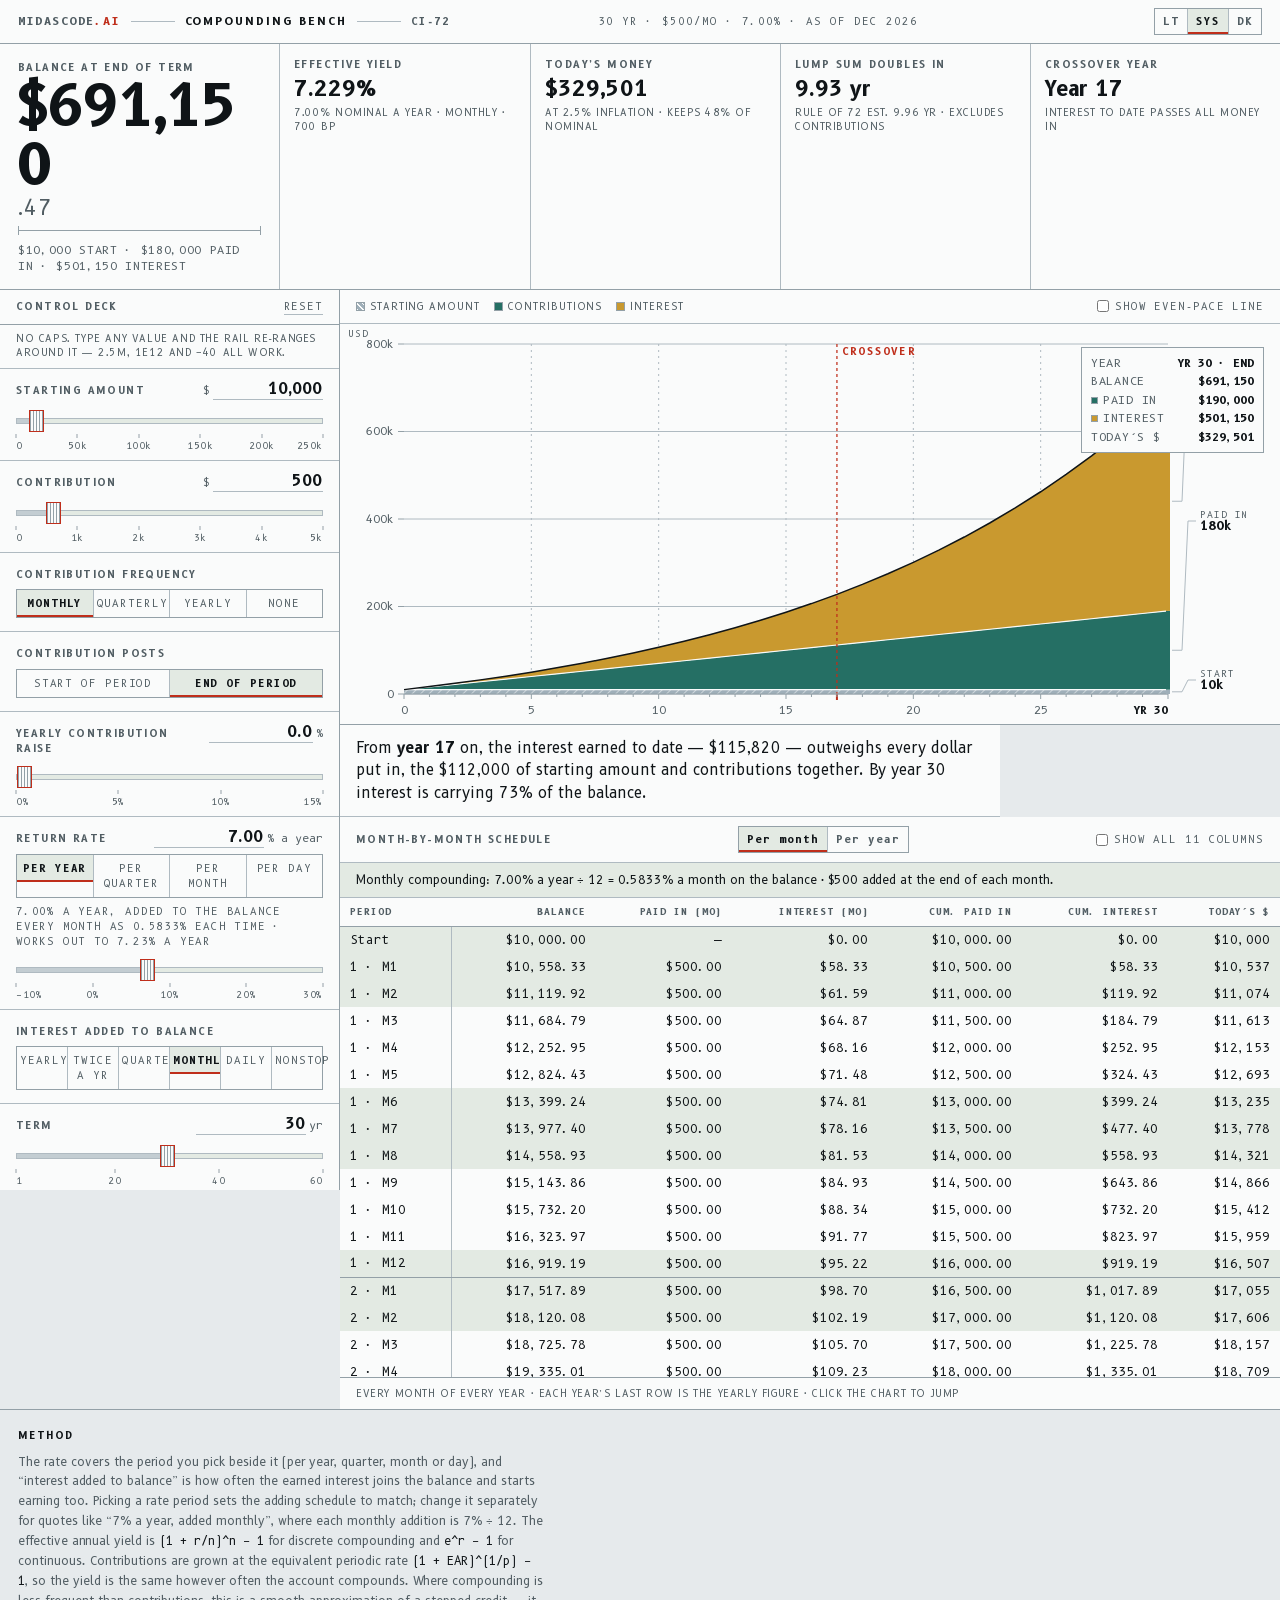
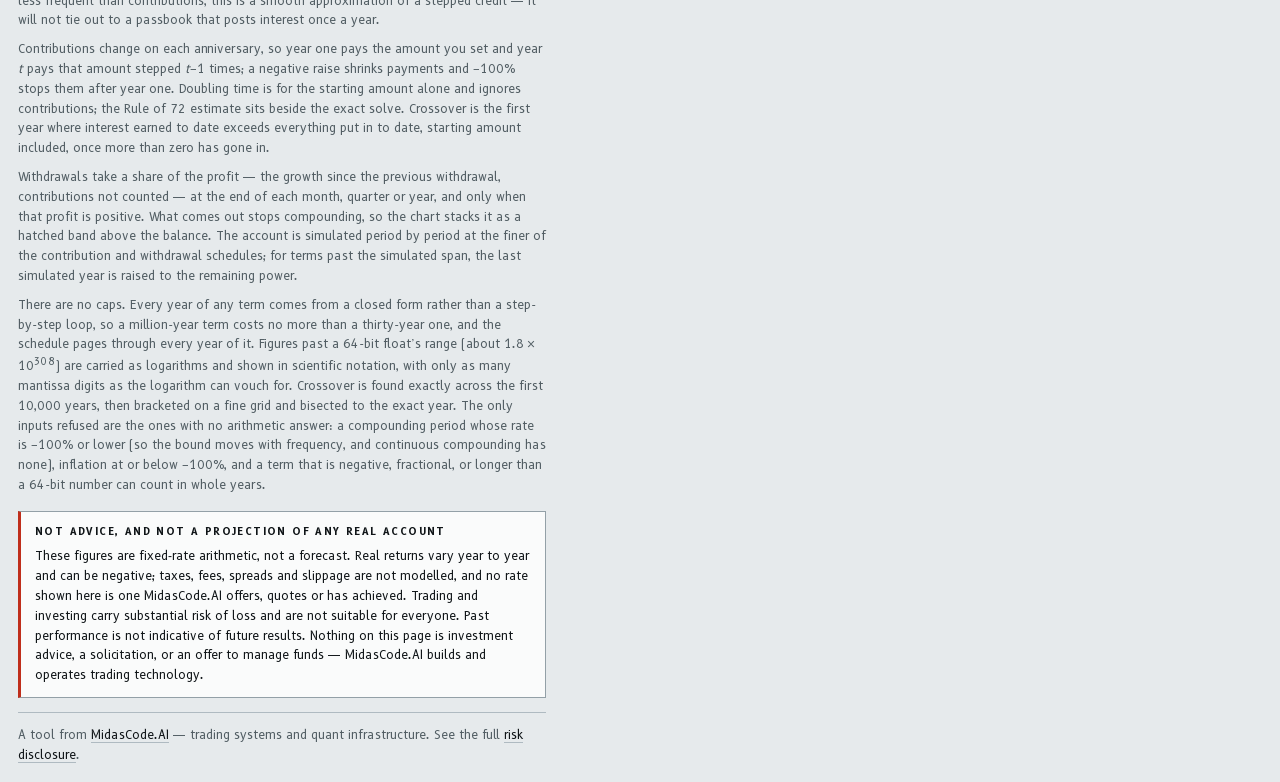
==== compounding-bench/index.html @ 5572a8a2 "Add Compounding Bench tool page Self-contained compound-interest calculator at /compounding-bench/, " ====
<!DOCTYPE html>
<html lang="en">

<head>
    <meta charset="UTF-8">
    <meta name="viewport" content="width=device-width, initial-scale=1.0, viewport-fit=cover">
    <title>Compounding Bench — MidasCode.AI</title>
    <meta name="description" content="A compound-interest bench: starting amount, contributions, raises, inflation and profit withdrawals, with a year-by-year schedule and no caps on any input.">
    <link rel="canonical" href="https://midascode.ai/compounding-bench/">
    <meta property="og:type" content="website">
    <meta property="og:url" content="https://midascode.ai/compounding-bench/">
    <meta property="og:title" content="Compounding Bench — MidasCode.AI">
    <meta property="og:description" content="A compound-interest bench: starting amount, contributions, raises, inflation and profit withdrawals, with a year-by-year schedule and no caps on any input.">
    <meta name="twitter:card" content="summary">
    <meta name="twitter:title" content="Compounding Bench — MidasCode.AI">
    <meta name="twitter:description" content="A compound-interest bench: starting amount, contributions, raises, inflation and profit withdrawals, with a year-by-year schedule and no caps on any input.">
    <link rel="icon" type="image/svg+xml" href="/favicon.svg">
    <!-- B612 / B612 Mono self-hosted: no third-party request, no visitor IP sent off-site.
         SIL Open Font License 1.1 - see fonts/OFL.txt -->
    <link rel="preload" href="fonts/b612-400.woff2" as="font" type="font/woff2" crossorigin>
    <link rel="preload" href="fonts/b612mono-400.woff2" as="font" type="font/woff2" crossorigin>
    <style>
@font-face{font-family:'B612';font-style:normal;font-weight:400;font-display:swap;src:url(fonts/b612-400.woff2) format('woff2');unicode-range:U+0000-00FF, U+0131, U+0152-0153, U+02BB-02BC, U+02C6, U+02DA, U+02DC, U+0304, U+0308, U+0329, U+2000-206F, U+20AC, U+2122, U+2191, U+2193, U+2212, U+2215, U+FEFF, U+FFFD}
@font-face{font-family:'B612';font-style:normal;font-weight:700;font-display:swap;src:url(fonts/b612-700.woff2) format('woff2');unicode-range:U+0000-00FF, U+0131, U+0152-0153, U+02BB-02BC, U+02C6, U+02DA, U+02DC, U+0304, U+0308, U+0329, U+2000-206F, U+20AC, U+2122, U+2191, U+2193, U+2212, U+2215, U+FEFF, U+FFFD}
@font-face{font-family:'B612 Mono';font-style:normal;font-weight:400;font-display:swap;src:url(fonts/b612mono-400.woff2) format('woff2');unicode-range:U+0000-00FF, U+0131, U+0152-0153, U+02BB-02BC, U+02C6, U+02DA, U+02DC, U+0304, U+0308, U+0329, U+2000-206F, U+20AC, U+2122, U+2191, U+2193, U+2212, U+2215, U+FEFF, U+FFFD}
@font-face{font-family:'B612 Mono';font-style:normal;font-weight:700;font-display:swap;src:url(fonts/b612mono-700.woff2) format('woff2');unicode-range:U+0000-00FF, U+0131, U+0152-0153, U+02BB-02BC, U+02C6, U+02DA, U+02DC, U+0304, U+0308, U+0329, U+2000-206F, U+20AC, U+2122, U+2191, U+2193, U+2212, U+2215, U+FEFF, U+FFFD}
    </style>
    <style>:root{color-scheme:light;box-sizing:border-box;padding-top:env(safe-area-inset-top,0px);padding-bottom:env(safe-area-inset-bottom,0px)}html{scroll-padding-top:env(safe-area-inset-top,0px)}body{margin:0;padding:0;font:14px -apple-system,BlinkMacSystemFont,sans-serif;background:#faf9f5;color:#141413}img{max-width:100%}[hidden]:not([hidden=until-found i]){display:none!important}</style>
</head>

<body>

<style>
:root{
  --ground:#E6EAEC; --surface:#FAFBFB; --inset:#E3EAE3;
  --ink:#0F1417; --ink-muted:#515D63;
  --hairline:#AFBAC1; --hairline-strong:#93A0A7;
  --needle:#BF2E1B; --rail-fill:#C3CDD2;
  --band-principal:#9FAFB9; --band-contrib:#256F64; --band-interest:#C9992F;
  --loss:#BF2E1B;
}
@media (prefers-color-scheme: dark){
  :root:not([data-theme="light"]){
    --ground:#121A1E; --surface:#1A2329; --inset:#1F2A28;
    --ink:#E8EEF0; --ink-muted:#97A6AD;
    --hairline:#3B4A52; --hairline-strong:#66777F;
    --needle:#FF6A4D; --rail-fill:#33444C;
    --band-principal:#4A6472; --band-contrib:#3FA292; --band-interest:#F2C97A;
    --loss:#FF6A4D;
  }
}
:root[data-theme="dark"]{
  --ground:#121A1E; --surface:#1A2329; --inset:#1F2A28;
  --ink:#E8EEF0; --ink-muted:#97A6AD;
  --hairline:#3B4A52; --hairline-strong:#66777F;
  --needle:#FF6A4D; --rail-fill:#33444C;
  --band-principal:#4A6472; --band-contrib:#3FA292; --band-interest:#F2C97A;
  --loss:#FF6A4D;
}

*{box-sizing:border-box}
body{
  background:var(--ground); color:var(--ink);
  font-family:'B612','Helvetica Neue',Arial,sans-serif;
  font-size:13px; line-height:1.5;
  -webkit-font-smoothing:antialiased;
  font-variant-numeric:tabular-nums;
}
.mono{font-family:'B612 Mono','SFMono-Regular',Menlo,Consolas,monospace;font-variant-numeric:tabular-nums}
.fig{font-family:'B612','Helvetica Neue',Arial,sans-serif;font-variant-numeric:tabular-nums lining-nums}
.cap{font-size:10px;letter-spacing:.14em;text-transform:uppercase;color:var(--ink-muted);font-weight:700}
:focus-visible{outline:2px solid var(--needle);outline-offset:2px}

/* ---------- nameplate ---------- */
.nameplate{
  display:flex;align-items:center;justify-content:space-between;gap:16px;
  min-height:44px;padding:8px 18px;background:var(--surface);
  border-bottom:1px solid var(--hairline-strong);flex-wrap:wrap;
}
.nameplate .serial{display:flex;align-items:center;gap:10px;min-width:0}
.nameplate h1{margin:0;font-size:11px;letter-spacing:.18em;text-transform:uppercase;font-weight:700;color:var(--ink);white-space:nowrap}
.serial-rule{flex:0 0 44px;height:1px;background:var(--hairline)}
.stamp{font-size:10px;letter-spacing:.1em;text-transform:uppercase;color:var(--ink-muted);white-space:nowrap;overflow:hidden;text-overflow:ellipsis;min-width:0}
.themesel{display:flex;border:1px solid var(--hairline-strong);flex:0 0 auto}
.themesel button{
  font:inherit;font-size:10px;letter-spacing:.1em;font-weight:700;
  background:var(--surface);color:var(--ink-muted);border:0;
  border-left:1px solid var(--hairline);padding:5px 8px;cursor:pointer;
  font-family:'B612 Mono',Menlo,monospace;
}
.themesel button:first-child{border-left:0}
.themesel button[aria-pressed="true"]{background:var(--inset);color:var(--ink);box-shadow:inset 0 -2px 0 var(--needle)}

/* ---------- readout deck ---------- */
.deck{display:grid;grid-template-columns:minmax(280px,1fr) minmax(320px,auto);background:var(--surface);border-bottom:1px solid var(--hairline-strong)}
.headline{padding:16px 18px 14px;border-right:1px solid var(--hairline);min-width:0}
.headline .figure{display:flex;align-items:baseline;flex-wrap:wrap;gap:2px;margin-top:2px;min-width:0}
.headline .whole{font-size:56px;line-height:1.05;font-weight:700;letter-spacing:-.02em;overflow-wrap:anywhere;min-width:0}
.headline .whole.long{font-size:40px}
.headline .whole.longer{font-size:28px;letter-spacing:0}
.headline .cents{font-size:21px;line-height:1;color:var(--ink-muted);font-weight:400}
.caliper{display:flex;align-items:center;margin-top:8px;height:9px}
.caliper .tick{width:1px;height:9px;background:var(--hairline-strong)}
.caliper .bar{flex:1;height:1px;background:var(--hairline-strong)}
.headline .sub{margin-top:7px;font-size:11px;color:var(--ink-muted);letter-spacing:.06em;text-transform:uppercase;overflow-wrap:anywhere}

.gauges{display:grid;grid-template-columns:repeat(4,minmax(0,1fr))}
.gauge{padding:13px 14px;border-left:1px solid var(--hairline);display:flex;flex-direction:column;gap:5px;min-width:0}
.gauge:first-child{border-left:0}
.gauge .val{font-size:21px;line-height:1.15;font-weight:700;overflow-wrap:anywhere}
.gauge .val.none{color:var(--ink-muted);font-weight:400}
.gauge .note{font-size:10px;letter-spacing:.05em;color:var(--ink-muted);text-transform:uppercase;line-height:1.35;overflow-wrap:anywhere}

/* ---------- body grid ---------- */
.bench{display:grid;grid-template-columns:340px minmax(0,1fr);align-items:start}
.deckpanel{
  background:var(--surface);border-right:1px solid var(--hairline-strong);
  position:sticky;top:0;max-height:100vh;overflow-y:auto;overscroll-behavior:contain;
}
.deckpanel::-webkit-scrollbar{width:9px}
.deckpanel::-webkit-scrollbar-thumb{background:var(--hairline);border:3px solid var(--surface)}
.deck-head{
  display:flex;justify-content:space-between;align-items:baseline;gap:8px;
  padding:9px 16px;border-bottom:1px solid var(--hairline-strong);
  position:sticky;top:0;background:var(--surface);z-index:3;
}
.deck-head button{font-family:'B612 Mono',Menlo,monospace;font-size:10px;letter-spacing:.09em;text-transform:uppercase;background:none;border:0;border-bottom:1px solid var(--hairline);color:var(--ink-muted);cursor:pointer;padding:0 0 1px}
.deck-note{margin:0;padding:7px 16px;font-size:10px;letter-spacing:.06em;text-transform:uppercase;color:var(--ink-muted);border-bottom:1px solid var(--hairline);line-height:1.45}
.channels{display:flex;flex-direction:column}

/* ---------- rail channel ---------- */
.ch{padding:11px 16px 13px;border-bottom:1px solid var(--hairline)}
.ch.off{opacity:.42}
.ch-top{display:flex;align-items:baseline;justify-content:space-between;gap:8px}
.ch-top label{cursor:pointer}
.ch-val{display:flex;align-items:baseline;gap:3px;min-width:0}
.ch-val .pre,.ch-val .post{font-size:11px;color:var(--ink-muted);font-family:'B612 Mono',Menlo,monospace}
.ch input.num{
  font-family:'B612','Helvetica Neue',Arial,sans-serif;font-size:15px;font-weight:700;
  background:transparent;color:var(--ink);border:0;border-bottom:1px solid var(--hairline);
  padding:0 1px 1px;text-align:right;width:11ch;min-width:0;font-variant-numeric:tabular-nums;
}
.ch input.num:hover{border-bottom-color:var(--hairline-strong)}
.ch input.num:focus{outline:0;border-bottom:1px solid var(--needle)}
.ch.bad input.num{border-bottom-color:var(--needle)}
.seg-inline{margin-top:8px}
.ch-eff{margin-top:6px;font-size:10px;letter-spacing:.08em;text-transform:uppercase;color:var(--ink-muted);font-family:'B612 Mono',Menlo,monospace;overflow-wrap:anywhere}
.ch-err{margin:7px 0 0;font-size:11px;line-height:1.45;color:var(--needle)}

.rail{position:relative;margin-top:6px}
.rail input[type=range]{-webkit-appearance:none;appearance:none;display:block;width:100%;height:30px;background:transparent;cursor:pointer;margin:0;padding:0}
.rail input[type=range]::-webkit-slider-runnable-track{height:6px;border:1px solid var(--hairline);background:linear-gradient(90deg,var(--rail-fill) 0 var(--pct,0%),var(--inset) var(--pct,0%))}
.rail input[type=range]::-moz-range-track{height:6px;border:1px solid var(--hairline);background:linear-gradient(90deg,var(--rail-fill) 0 var(--pct,0%),var(--inset) var(--pct,0%))}
.rail input[type=range]::-webkit-slider-thumb{-webkit-appearance:none;width:15px;height:22px;margin-top:-9px;border:1px solid var(--needle);background:repeating-linear-gradient(90deg,var(--hairline-strong) 0 1px,var(--surface) 1px 3px)}
.rail input[type=range]::-moz-range-thumb{width:13px;height:20px;border:1px solid var(--needle);border-radius:0;background:repeating-linear-gradient(90deg,var(--hairline-strong) 0 1px,var(--surface) 1px 3px)}
.rail input[type=range]:focus-visible{outline:0}
.rail input[type=range]:focus-visible::-webkit-slider-thumb{outline:2px solid var(--needle);outline-offset:2px}
.rail input[type=range]:focus-visible::-moz-range-thumb{outline:2px solid var(--needle);outline-offset:2px}
.ladder{position:relative;height:13px;margin-top:-2px}
.ladder .t{position:absolute;top:0;width:1px;height:4px;background:var(--hairline-strong);transform:translateX(-.5px)}
.ladder .l{position:absolute;top:5px;font-size:9px;letter-spacing:.06em;color:var(--ink-muted);transform:translateX(-50%);white-space:nowrap;font-family:'B612 Mono',Menlo,monospace}
.ladder .l.first{transform:none;left:0}
.ladder .l.last{transform:translateX(-100%)}

/* ---------- segmented ---------- */
.seg-wrap{padding:11px 16px 13px;border-bottom:1px solid var(--hairline)}
.seg{display:flex;border:1px solid var(--hairline-strong);margin-top:6px;flex-wrap:wrap}
.seg .opt{flex:1 1 0;min-width:46px;position:relative;border-left:1px solid var(--hairline)}
.seg .opt:first-child{border-left:0}
.seg input{position:absolute;opacity:0;width:100%;height:100%;left:0;top:0;margin:0;cursor:pointer}
.seg span{display:block;text-align:center;padding:6px 3px;font-family:'B612 Mono',Menlo,monospace;font-size:10px;letter-spacing:.09em;text-transform:uppercase;color:var(--ink-muted);background:var(--surface)}
.seg input:checked + span{background:var(--inset);color:var(--ink);font-weight:700;box-shadow:inset 0 -2px 0 var(--needle)}
.seg input:focus-visible + span{outline:2px solid var(--needle);outline-offset:-2px}

/* ---------- work area ---------- */
.work{min-width:0;display:flex;flex-direction:column}
.plate{background:var(--surface);border-bottom:1px solid var(--hairline-strong);position:relative}
.plate-head{display:flex;align-items:center;justify-content:space-between;gap:10px;flex-wrap:wrap;padding:9px 16px;border-bottom:1px solid var(--hairline)}
.plate-head .legend{display:flex;gap:14px;flex-wrap:wrap;align-items:center}
.lg{display:flex;align-items:center;gap:5px;font-size:10px;letter-spacing:.09em;text-transform:uppercase;color:var(--ink-muted)}
.lg i{width:9px;height:9px;display:block;border:1px solid var(--hairline-strong)}
.toggle{display:inline-flex;align-items:center;gap:6px;cursor:pointer;font-size:10px;letter-spacing:.09em;text-transform:uppercase;color:var(--ink-muted);font-family:'B612 Mono',Menlo,monospace}
.toggle input{accent-color:var(--needle);width:12px;height:12px;margin:0}
.plot-wrap{position:relative;cursor:crosshair}
.plot-wrap svg{display:block;width:100%}
.readout{
  position:absolute;top:12px;right:16px;border:1px solid var(--hairline-strong);background:var(--surface);
  padding:7px 9px;display:grid;grid-template-columns:auto auto;gap:2px 12px;
  font-family:'B612 Mono',Menlo,monospace;font-size:11px;pointer-events:none;max-width:calc(100% - 96px);
}
.readout dt{color:var(--ink-muted);letter-spacing:.07em;text-transform:uppercase}
.readout dd{margin:0;text-align:right;font-weight:700;overflow-wrap:anywhere}
.readout .chip{display:inline-block;width:7px;height:7px;margin-right:5px;border:1px solid var(--hairline-strong)}
.narrate{margin:0;padding:12px 16px;font-size:15px;line-height:1.5;max-width:66ch;border-bottom:1px solid var(--hairline);background:var(--surface);overflow-wrap:anywhere}
.narrate b{font-weight:700}

/* ---------- schedule ---------- */
.sched{background:var(--surface)}
.sched-head{display:flex;align-items:center;justify-content:space-between;gap:10px;flex-wrap:wrap;padding:9px 16px;border-bottom:1px solid var(--hairline)}
.formula{margin:0;padding:8px 16px;font-size:12px;line-height:1.5;color:var(--ink);background:var(--inset);border-bottom:1px solid var(--hairline)}
tbody tr.yend td,tbody tr.yend th{border-bottom:1px solid var(--hairline-strong)}
.pager{display:flex;align-items:center;gap:12px;flex-wrap:wrap;padding:7px 16px;border-bottom:1px solid var(--hairline);font-family:'B612 Mono',Menlo,monospace;font-size:11px}
.pager button{font:inherit;font-size:10px;letter-spacing:.09em;text-transform:uppercase;background:var(--surface);color:var(--ink);border:1px solid var(--hairline-strong);padding:4px 9px;cursor:pointer}
.pager button:disabled{color:var(--ink-muted);border-color:var(--hairline);cursor:default}
.pager label{display:flex;align-items:center;gap:6px;color:var(--ink-muted);font-size:10px;letter-spacing:.09em;text-transform:uppercase}
.pager input{font:inherit;font-size:12px;width:16ch;background:transparent;color:var(--ink);border:0;border-bottom:1px solid var(--hairline);padding:1px 2px}
.pager input:focus{outline:0;border-bottom-color:var(--needle)}
#pg-range{color:var(--ink)}
.tscroll{overflow-x:auto;max-height:480px;overflow-y:auto;border-bottom:1px solid var(--hairline-strong)}
table{border-collapse:collapse;width:100%;font-family:'B612 Mono',Menlo,monospace;font-size:12px;font-variant-numeric:tabular-nums}
caption{position:absolute;width:1px;height:1px;overflow:hidden;clip-path:inset(50%)}
thead th{position:sticky;top:0;z-index:2;background:var(--surface);font-size:9px;letter-spacing:.1em;text-transform:uppercase;color:var(--ink-muted);font-weight:700;text-align:right;padding:7px 10px;white-space:nowrap;border-bottom:1px solid var(--hairline-strong)}
thead th:first-child{text-align:left;left:0;z-index:3}
tbody td{padding:4px 10px;text-align:right;white-space:nowrap;border-bottom:1px solid transparent}
tbody th{padding:4px 10px;text-align:left;font-weight:400;font-size:12px;position:sticky;left:0;background:inherit}
tbody tr{background:var(--surface)}
tbody tr:nth-child(6n+1),tbody tr:nth-child(6n+2),tbody tr:nth-child(6n+3){background:var(--inset)}
tbody tr.mark,tbody tr.pin{box-shadow:inset 2px 0 0 var(--needle),inset -2px 0 0 var(--needle)}
tbody tr.pin th,tbody tr.pin td{font-weight:700}
tbody tr.cross td,tbody tr.cross th{border-bottom:1px dashed var(--needle)}
tbody tr th:first-child::after{content:"";position:absolute;right:0;top:0;bottom:0;width:1px;background:var(--hairline)}
td.neg{color:var(--loss)}
.sticky-note{margin:0;padding:8px 16px;font-size:10px;letter-spacing:.06em;text-transform:uppercase;color:var(--ink-muted)}

/* ---------- footer ---------- */
footer{padding:18px;border-top:1px solid var(--hairline-strong);background:var(--ground)}
.method{max-width:66ch;font-size:12px;line-height:1.65;color:var(--ink-muted)}
.method h2{font-size:10px;letter-spacing:.14em;text-transform:uppercase;color:var(--ink);margin:0 0 7px}
.method p{margin:0 0 9px}
.method code{font-family:'B612 Mono',Menlo,monospace;color:var(--ink);font-size:11.5px}


/* ---------- midascode.ai site chrome ---------- */
.method .disclaimer{
  margin:16px 0 0;padding:12px 14px;background:var(--surface);
  border:1px solid var(--hairline-strong);border-left:3px solid var(--needle);
}
.method .disclaimer h3{margin:0 0 6px;font-size:10px;letter-spacing:.14em;text-transform:uppercase;color:var(--ink)}
.method .disclaimer p{margin:0;color:var(--ink)}
.nameplate .home{
  font-family:'B612 Mono',Menlo,monospace;font-size:11px;letter-spacing:.14em;
  text-transform:uppercase;font-weight:700;color:var(--ink-muted);
  text-decoration:none;white-space:nowrap;border-bottom:1px solid transparent;
}
.nameplate .home:hover,.nameplate .home:focus-visible{color:var(--ink);border-bottom-color:var(--needle)}
.nameplate .home b{font-weight:700;color:var(--needle)}
.method .back{margin:14px 0 0;padding-top:12px;border-top:1px solid var(--hairline)}
.method .back a{color:var(--ink);text-decoration:none;border-bottom:1px solid var(--hairline)}
.method .back a:hover,.method .back a:focus-visible{border-bottom-color:var(--needle)}

@media (max-width:1080px){
  .bench{grid-template-columns:1fr}
  .deckpanel{position:static;max-height:none;border-right:0;border-bottom:1px solid var(--hairline-strong)}
  .channels{display:grid;grid-template-columns:1fr 1fr}
  .ch,.seg-wrap{border-right:1px solid var(--hairline)}
  .deck{grid-template-columns:1fr}
  .headline{border-right:0;border-bottom:1px solid var(--hairline)}
}
@media (max-width:700px){
  .channels{grid-template-columns:1fr}
  .gauges{grid-template-columns:1fr 1fr}
  .gauge:nth-child(3),.gauge:nth-child(4){border-top:1px solid var(--hairline)}
  .gauge:nth-child(3){border-left:0}
  .headline .whole{font-size:38px}
  .headline .whole.long{font-size:30px}
  .headline .whole.longer{font-size:22px}
  .headline .cents{font-size:16px}
  .readout{position:static;margin:10px 16px 0;display:inline-grid;max-width:none}
}
@media (prefers-reduced-motion:reduce){*{transition:none!important;animation:none!important}}
</style>

<div class="nameplate">
  <div class="serial">
    <a class="home" href="/">MidasCode<b>.AI</b></a><span class="serial-rule"></span>
    <h1>Compounding Bench</h1><span class="serial-rule"></span>
    <span class="mono cap" style="letter-spacing:.1em">CI&#8209;72</span>
  </div>
  <span class="stamp mono" id="scenario-stamp"></span>
  <div class="themesel" role="group" aria-label="Theme">
    <button type="button" data-theme-set="light" aria-pressed="false">LT</button>
    <button type="button" data-theme-set="system" aria-pressed="true">SYS</button>
    <button type="button" data-theme-set="dark" aria-pressed="false">DK</button>
  </div>
</div>

<div class="deck">
  <div class="headline">
    <div class="cap">Balance at end of term</div>
    <div class="figure"><span class="whole fig" id="hl-whole">$0</span><span class="cents fig" id="hl-cents">.00</span></div>
    <div class="caliper"><span class="tick"></span><span class="bar"></span><span class="tick"></span></div>
    <div class="sub mono" id="hl-sub"></div>
  </div>
  <div class="gauges">
    <div class="gauge"><span class="cap">Effective yield</span><span class="val fig" id="g-apy">—</span><span class="note" id="g-apy-note"></span></div>
    <div class="gauge"><span class="cap">Today&rsquo;s money</span><span class="val fig" id="g-real">—</span><span class="note" id="g-real-note"></span></div>
    <div class="gauge"><span class="cap">Lump sum doubles in</span><span class="val fig" id="g-dbl">—</span><span class="note" id="g-dbl-note"></span></div>
    <div class="gauge"><span class="cap">Crossover year</span><span class="val fig" id="g-cross">—</span><span class="note" id="g-cross-note"></span></div>
  </div>
</div>

<div class="bench">
  <div class="deckpanel">
    <div class="deck-head"><span class="cap">Control deck</span><button type="button" id="reset">Reset</button></div>
    <p class="deck-note">No caps. Type any value and the rail re&#8209;ranges around it &mdash; 2.5m, 1e12 and &minus;40 all work.</p>
    <div class="channels" id="channels"></div>
  </div>

  <div class="work">
    <div class="plate">
      <div class="plate-head">
        <div class="legend" id="legend"></div>
        <label class="toggle"><input type="checkbox" id="chord"> Show even&#8209;pace line</label>
      </div>
      <div class="plot-wrap" id="plot-wrap">
        <svg id="plot" role="img" aria-label="Stacked area chart of balance over time"></svg>
        <dl class="readout" id="readout"></dl>
      </div>
    </div>
    <p class="narrate" id="narrate"></p>
    <div class="sched">
      <div class="sched-head">
        <span class="cap" id="sched-title">Schedule</span>
        <div class="themesel" id="rowsel" role="group" aria-label="Schedule rows">
          <button type="button" data-rows="period" aria-pressed="true">Per month</button>
          <button type="button" data-rows="year" aria-pressed="false">Per year</button>
        </div>
        <label class="toggle"><input type="checkbox" id="allcols"> <span id="allcols-lab">Show all 11 columns</span></label>
      </div>
      <p class="formula" id="sched-formula"></p>
      <div class="pager" id="pager" hidden>
        <button type="button" id="pg-prev">&lsaquo; Earlier</button>
        <span id="pg-range"></span>
        <button type="button" id="pg-next">Later &rsaquo;</button>
        <label>Go to year <input id="pg-go" type="text" inputmode="numeric" autocomplete="off" spellcheck="false"></label>
      </div>
      <div class="tscroll"><table id="sched"><caption>Year by year balance, contributions and interest</caption><thead></thead><tbody></tbody></table></div>
      <p class="sticky-note" id="sched-note"></p>
    </div>
  </div>
</div>

<footer>
  <div class="method">
    <h2>Method</h2>
    <p>The rate covers the period you pick beside it (per year, quarter, month or day), and &ldquo;interest added to balance&rdquo; is how often the earned interest joins the balance and starts earning too. Picking a rate period sets the adding schedule to match; change it separately for quotes like &ldquo;7% a year, added monthly&rdquo;, where each monthly addition is 7% &divide; 12. The effective annual yield is <code>(1 + r/n)^n &minus; 1</code> for discrete compounding and <code>e^r &minus; 1</code> for continuous. Contributions are grown at the equivalent periodic rate <code>(1 + EAR)^(1/p) &minus; 1</code>, so the yield is the same however often the account compounds. Where compounding is less frequent than contributions, this is a smooth approximation of a stepped credit &mdash; it will not tie out to a passbook that posts interest once a year.</p>
    <p>Contributions change on each anniversary, so year one pays the amount you set and year <i>t</i> pays that amount stepped <i>t</i>&minus;1 times; a negative raise shrinks payments and &minus;100% stops them after year one. Doubling time is for the starting amount alone and ignores contributions; the Rule of 72 estimate sits beside the exact solve. Crossover is the first year where interest earned to date exceeds everything put in to date, starting amount included, once more than zero has gone in.</p>
    <p>Withdrawals take a share of the profit &mdash; the growth since the previous withdrawal, contributions not counted &mdash; at the end of each month, quarter or year, and only when that profit is positive. What comes out stops compounding, so the chart stacks it as a hatched band above the balance. The account is simulated period by period at the finer of the contribution and withdrawal schedules; for terms past the simulated span, the last simulated year is raised to the remaining power.</p>
    <p>There are no caps. Every year of any term comes from a closed form rather than a step-by-step loop, so a million-year term costs no more than a thirty-year one, and the schedule pages through every year of it. Figures past a 64-bit float&rsquo;s range (about 1.8&thinsp;&times;&thinsp;10<sup>308</sup>) are carried as logarithms and shown in scientific notation, with only as many mantissa digits as the logarithm can vouch for. Crossover is found exactly across the first 10,000 years, then bracketed on a fine grid and bisected to the exact year. The only inputs refused are the ones with no arithmetic answer: a compounding period whose rate is &minus;100% or lower (so the bound moves with frequency, and continuous compounding has none), inflation at or below &minus;100%, and a term that is negative, fractional, or longer than a 64-bit number can count in whole years.</p>
    <div class="disclaimer">
      <h3>Not advice, and not a projection of any real account</h3>
      <p>These figures are fixed&#8209;rate arithmetic, not a forecast. Real returns vary year to year and can be negative; taxes, fees, spreads and slippage are not modelled, and no rate shown here is one MidasCode.AI offers, quotes or has achieved. Trading and investing carry substantial risk of loss and are not suitable for everyone. Past performance is not indicative of future results. Nothing on this page is investment advice, a solicitation, or an offer to manage funds — MidasCode.AI builds and operates trading technology.</p>
    </div>
    <p class="back">A tool from <a href="/">MidasCode.AI</a> — trading systems and quant infrastructure. See the full <a href="/#risk">risk disclosure</a>.</p>
  </div>
</footer>

<script>
/* ===== Compounding engine v2 — pure, no DOM =====
   Accepts any finite input and refuses only what arithmetic can't answer.

   Model:  A = (1 + r/n)^n  or  e^r        f = A^(1/p)  per contribution period
           each period: start  b = (b + pay)·f      end  b = b·f + pay;   paid += pay
           after a year's p-th payment: pay ·= (1 + g)
   Three regimes, each used only where it is accurate:
   1. Float range, with contributions: the literal period recurrence above, checkpointed every
      CK years. It never forms two huge terms that cancel, so plans that hold a balance steady
      stay exact, and the crossover is scanned year by year rather than sampled.
   2. Past the recurrence (no contributions, very long terms, or float overflow): closed forms.
      In log space every sum is taken at a common scale e^((y−1)·hi) so exponent rounding can't
      flip a sign, and interest, yearly interest and yearly payments come from forms that never
      subtract two near-equal logarithms.
   3. Crossover past the scan: on each parity class of years, bal − 2·moneyIn has a slope that
      changes sign at most once, so each monotone piece is bisected exactly. */
var ENGINE = (function(){
  "use strict";
  var ZERO={s:0,l:-Infinity}, ONE={s:1,l:0}, EPS=Math.pow(2,-52);
  var CK=256, PERIOD_BUDGET=6e6, SCAN=10000, MI_EXACT_CAP=2000, MI_EXACT_BITS=65536;

  /* ---------- signed log-magnitude arithmetic: value = s·e^l ---------- */
  function norm(s,l){ return (s===0||l===-Infinity)?ZERO:{s:s,l:l}; }
  function lg(x){ return x===0?ZERO:{s:x<0?-1:1,l:Math.log(Math.abs(x))}; }
  function ladd(a,b){
    if(a.s===0) return b;
    if(b.s===0) return a;
    if(b.l>a.l){ var t=a; a=b; b=t; }
    if(a.l===Infinity) return a;               // the log itself overflowed; ∞ − ∞ must not become NaN
    var d=b.l-a.l;
    if(a.s===b.s) return norm(a.s,a.l+Math.log1p(Math.exp(d)));
    if(d===0) return ZERO;
    return norm(a.s,a.l+Math.log(-Math.expm1(d)));
  }
  function lsub(a,b){ return ladd(a,{s:-b.s,l:b.l}); }
  function lmul(a,b){ return (a.s===0||b.s===0)?ZERO:norm(a.s*b.s,a.l+b.l); }
  function ldiv(a,b){ return a.s===0?ZERO:norm(a.s*b.s,a.l-b.l); }
  function lok(a){ return a.s===0||isFinite(a.l); }
  function lem(x){ return x>0?x+Math.log(-Math.expm1(-x)):Math.log(-Math.expm1(x)); }   // ln|e^x − 1|
  function sgn(x){ return x>0?1:(x<0?-1:0); }
  function toQf(a){ return a===0?{v:0,s:0,l:-Infinity}:{v:a,s:a<0?-1:1,l:Math.log(Math.abs(a))}; }
  function toQl(a){ var v=a.s===0?0:a.s*Math.exp(a.l); return {v:isFinite(v)?v:null,s:a.s,l:a.l}; }

  /* ---------- closed-form pieces ---------- */
  // (A^y − G^y)/(A − G): symmetric in A and G, tends to y·A^(y−1) as A → G.
  function AFf(lnA,g,y){
    if(y===0) return 0;
    if(g>-1){
      var lnG=Math.log1p(g), hi=Math.max(lnA,lnG), d=Math.abs(lnA-lnG);
      return Math.exp((y-1)*hi)*(d===0?y:Math.expm1(-y*d)/Math.expm1(-d));
    }
    var G=1+g;
    return (Math.exp(y*lnA)-Math.pow(G,y))/(Math.exp(lnA)-G);
  }
  function spowl(G,y){ if(y===0) return ONE; if(G===0) return ZERO; return norm((G<0&&y%2===1)?-1:1,y*Math.log(Math.abs(G))); }
  function AFl(lnA,g,y){
    if(y===0) return ZERO;
    if(g>-1){
      var lnG=Math.log1p(g), hi=Math.max(lnA,lnG), d=Math.abs(lnA-lnG);
      return norm(1,(y-1)*hi+Math.log(d===0?y:Math.expm1(-y*d)/Math.expm1(-d)));
    }
    var G=1+g;
    return ldiv(lsub(norm(1,y*lnA),spowl(G,y)),lsub(norm(1,lnA),lg(G)));
  }
  function gpowf(g,e){ if(e===0) return 1; return g>-1?Math.exp(e*Math.log1p(g)):Math.pow(1+g,e); }
  function gpowl(g,e){ if(e===0) return ONE; return g>-1?norm(1,e*Math.log1p(g)):spowl(1+g,e); }

  // Per-contribution-period rate from the inputs themselves. 1 + i would round a tiny rate away,
  // and stepping (1+x)^k − 1 keeps exact inputs exact.
  function perPeriodRate(S,p,base){
    if(S.n==='cont') return Math.expm1(S.rate/p);
    var x=S.rate/S.n, k=S.n/p;
    if(x<-0.5) return Math.pow(base,k)-1;
    if(Number.isInteger(k)){ var i=x; for(var j=1;j<k;j++) i=i+x+i*x; return i; }
    return Math.expm1(k*Math.log1p(x));
  }
  function prepare(S){
    var errors=[], lnA=null, lnQ=null, base=1;
    if(!Number.isFinite(S.years)||S.years<0) errors.push({k:'years',code:'negative-term'});
    else if(!Number.isInteger(S.years)) errors.push({k:'years',code:'term-not-whole'});
    else if(!Number.isSafeInteger(S.years)) errors.push({k:'years',code:'term-too-long-to-count'});
    if(S.n==='cont') lnA=S.rate;
    else {
      var x=S.rate/S.n;
      if(x>-1){
        if(x<-0.5){ lnA=S.n*(Math.log(S.n+S.rate)-Math.log(S.n)); base=(S.n+S.rate)/S.n; }  // n + rate is exact here
        else if(x===0){ lnA=S.rate; base=1; }                                             // r/n underflowed
        else { lnA=S.n*Math.log1p(x); base=1+x; }
      } else errors.push({k:'rate',code:'period-exceeds-balance',perPeriod:x,n:S.n});
    }
    if(S.infl>-1) lnQ=Math.log1p(S.infl);
    else errors.push({k:'infl',code:'prices-at-or-below-zero'});
    if(errors.length) return {errors:errors};

    var p=S.p, contrib=p>0&&S.pmt!==0, begin=S.timing==='begin';
    var lnK=0, lKm=ZERO, iP=0, fP=1, mulStep=false, Kf=0, Kmf=0, EARf=Math.expm1(lnA);
    if(p>0){
      var a=lnA/p, j1=begin?p:p-1;
      lnK=(a===0?Math.log(p):lem(lnA)-lem(a))+(begin?a:0);
      // K − p = Σ ((1+i)^j − 1): same-signed terms, so yearly interest never needs a subtraction
      if(a!==0) for(var j=1;j<=j1;j++) lKm=ladd(lKm,{s:a<0?-1:1,l:lem(j*a)});
      iP=perPeriodRate(S,p,base);
      if(Math.abs(iP)<0.5){
        // Near 1 the factor is carried as its rate: b + b·i keeps every digit of a tiny i.
        var e=0;
        for(var jj=1;jj<=p;jj++){ e=e+iP+e*iP; if(jj<=j1) Kmf+=e; }
        EARf=e; Kf=p+Kmf; fP=1+iP;
      } else {
        // Far from 1 the factor is carried as itself: 1 + i would round a near-total loss to exactly zero.
        mulStep=true;
        fP = S.n==='cont' ? Math.exp(S.rate/p) : (S.rate/S.n<-0.5 ? Math.pow(base,S.n/p) : 1+iP);
        Kf = (a===0?p:Math.expm1(lnA)/Math.expm1(a))*(begin?Math.exp(a):1);
        Kmf=Kf-p;
      }
    }
    var SC={
      P0:S.P0, pmt:S.pmt, p:p, g:S.g, G:1+S.g, t:S.years, contrib:contrib, begin:begin,
      lnA:lnA, lnQ:lnQ, lnK:lnK, Kf:Kf, Kmf:Kmf, lKm:lKm, iP:iP, fP:fP, mulStep:mulStep,
      EARf:EARf, lEAR: lnA===0?ZERO:{s:lnA<0?-1:1,l:lem(lnA)}, F:null
    };
    wdPrepare(S,SC,base);
    return {sc:SC};
  }

  /* ---------- regime 1: checkpointed float recurrence ---------- */
  function dyad(x){                                   // x = m·2^e exactly
    if(x===0) return [0n,0];
    var dv=new DataView(new ArrayBuffer(8)); dv.setFloat64(0,x);
    var hi=dv.getUint32(0), lo=dv.getUint32(4), ex=(hi>>>20)&0x7ff;
    var m=(BigInt(hi&0xfffff)<<32n)|BigInt(lo);
    if(ex===0) ex=1; else m|=(1n<<52n);
    return [(hi>>>31)?-m:m, ex-1075];
  }
  // Exact sign of P0 + pmt·p·Σ_{j<y}(1+g)^j on the inputs' exact binary values; null if too costly.
  function exactMiSign(sc,y){
    var ex=sc._ex;
    if(!ex){
      var P=dyad(sc.P0), M=dyad(sc.pmt), gd=dyad(sc.g), Gm, s;
      if(gd[1]>=0){ Gm=(gd[0]<<BigInt(gd[1]))+1n; s=0; } else { s=-gd[1]; Gm=gd[0]+(1n<<BigInt(s)); }
      ex=sc._ex={P:P,M:M,Gm:Gm,s:s,k:1,T:1n};
    }
    if(ex.s*(y-1)>MI_EXACT_BITS) return null;
    if(ex.k>y){ ex.k=1; ex.T=1n; }
    while(ex.k<y){ ex.T=ex.T*ex.Gm+(1n<<BigInt(ex.s*ex.k)); ex.k++; }
    var eP=ex.P[1], eM=ex.M[1]-ex.s*(y-1), L=Math.max(0,-eP,-eM);
    var X=(ex.P[0]<<BigInt(eP+L))+((ex.M[0]*BigInt(sc.p)*ex.T)<<BigInt(eM+L));
    return X>0n?1:(X<0n?-1:0);
  }
  function crossF(sc,y,b,pd,per){
    var mi=sc.P0+pd;
    if(y<=MI_EXACT_CAP){
      var noise=16*EPS*(1+y*sc.p)*Math.max(Math.abs(sc.P0),Math.abs(pd),Math.abs(per)*sc.p);
      if(Math.abs(mi)<=noise){
        var e=exactMiSign(sc,y);
        if(e!==null){ if(e<=0) return false; if(mi<=0) mi=Number.MIN_VALUE; }
      }
    }
    return mi>0 && (b-mi)-mi>0;
  }
  // One year of periods on state {b,cb,pd,cp,per}. Each addition's rounding error is recovered exactly
  // (TwoSum) and carried, and the carry compounds with the balance, so millions of periods can't drift.
  function stepYear(sc,st){
    var p=sc.p, i=sc.iP, f=sc.fP, mul=sc.mulStep, begin=sc.begin;
    var b=st.b, cb=st.cb, pd=st.pd, cp=st.cp, per=st.per, s, t, z, e, k;
    for(k=0;k<p;k++){
      if(begin){ s=b+per; z=s-b; e=(b-(s-z))+(per-z); b=s; cb+=e; }
      if(mul){ b*=f; cb*=f; }
      else { t=b*i; s=b+t; z=s-b; e=(b-(s-z))+(t-z); b=s; cb+=e+cb*i; }
      if(!begin){ s=b+per; z=s-b; e=(b-(s-z))+(per-z); b=s; cb+=e; }
      s=pd+per; z=s-pd; e=(pd-(s-z))+(per-z); pd=s; cp+=e;
    }
    s=b+cb; z=s-b; cb=(b-(s-z))+(cb-z); b=s;
    s=pd+cp; z=s-pd; cp=(pd-(s-z))+(cp-z); pd=s;
    st.used=per; st.b=b; st.cb=cb; st.pd=pd; st.cp=cp; st.per=per*sc.G; st.y++;
  }
  function buildF(sc){
    if(sc.F) return sc.F;
    var F=sc.F={Yf:0,cross:null,ck:[[sc.P0,0,0,0,sc.pmt]],cur:null};
    if(!sc.contrib) return F;
    var maxY=Math.min(sc.t,Math.floor(PERIOD_BUDGET/sc.p)), cross=null;
    var st={y:0,b:sc.P0,cb:0,pd:0,cp:0,per:sc.pmt,used:0};
    for(var y=1;y<=maxY;y++){
      stepYear(sc,st);
      if(!(isFinite(st.b)&&isFinite(st.cb)&&isFinite(st.pd)&&isFinite(st.cp))) break;
      if(cross===null&&crossF(sc,y,st.b,st.pd,st.used)) cross=y;
      F.Yf=y;
      if(y%CK===0) F.ck.push([st.b,st.cb,st.pd,st.cp,st.per]);
    }
    F.cross=cross;
    return F;
  }
  function stateAt(sc,y){
    var F=sc.F, c=F.cur;
    if(c&&c.y<=y&&y-c.y<CK) var st={y:c.y,b:c.b,cb:c.cb,pd:c.pd,cp:c.cp,per:c.per,used:c.used};
    else { var j=Math.floor(y/CK), k=F.ck[j]; st={y:j*CK,b:k[0],cb:k[1],pd:k[2],cp:k[3],per:k[4],used:0}; }
    while(st.y<y) stepYear(sc,st);
    return st;
  }
  function rowF(sc,y){
    var st=stateAt(sc,y-1), bPrev=st.b+st.cb;
    stepYear(sc,st);
    sc.F.cur={y:st.y,b:st.b,cb:st.cb,pd:st.pd,cp:st.cp,per:st.per,used:st.used};
    var per=st.used, bal=st.b+st.cb, pd=st.pd+st.cp, mi=sc.P0+pd;
    return {bal:bal,balPrev:bPrev,paid:pd,paidYr:sc.p*per,per:per,moneyIn:mi,interest:bal-mi,
            intYr:sc.EARf*bPrev+(per===0?0:per*sc.Kmf),real:bal*Math.exp(-y*sc.lnQ)};
  }

  /* ---------- regime 2: closed forms ---------- */
  function evalFL(sc,y){
    var P0=sc.P0, bal=P0*Math.exp(y*sc.lnA), balPrev=P0*Math.exp((y-1)*sc.lnA), paid=0, paidYr=0, per=0;
    if(sc.contrib){
      var PK=sc.pmt*sc.Kf;
      bal+=PK*AFf(sc.lnA,sc.g,y);
      balPrev+=PK*AFf(sc.lnA,sc.g,y-1);
      paid=sc.pmt*sc.p*AFf(0,sc.g,y);
      per=sc.pmt*gpowf(sc.g,y-1); paidYr=sc.p*per;
    }
    var mi=P0+paid;
    return {bal:bal,balPrev:balPrev,paid:paid,paidYr:paidYr,per:per,moneyIn:mi,interest:bal-mi,
            intYr:sc.EARf*balPrev+(per===0?0:per*sc.Kmf),real:bal*Math.exp(-y*sc.lnQ)};
  }
  function lnGof(sc){ var G=1+sc.g; return sc.g>-1?Math.log1p(sc.g):(G===0?-Infinity:Math.log(Math.abs(G))); }
  function hiOf(sc){ return sc.contrib?Math.max(sc.lnA,lnGof(sc)):sc.lnA; }
  function grel(sc,m,hi){                              // G^m / e^(m·hi)
    var G=1+sc.g;
    if(m===0) return ONE;
    if(G===0) return ZERO;
    return norm((G<0&&m%2===1)?-1:1,m*(lnGof(sc)-hi));
  }
  function coefAt(sc,j,m,hi){                          // bal(j) / e^(m·hi), j ∈ {m, m+1}
    var lnA=sc.lnA, up=j-m;
    var Ar=norm(1,up*lnA+m*(lnA-hi));
    var c=lmul(lg(sc.P0),Ar);
    if(j>0&&sc.contrib){
      var PK={s:sc.pmt<0?-1:1,l:Math.log(Math.abs(sc.pmt))+sc.lnK}, g=sc.g, rel;
      if(g>-1){
        var d=Math.abs(lnA-lnGof(sc));
        rel=norm(1,(up-1)*hi+Math.log(d===0?j:Math.expm1(-j*d)/Math.expm1(-d)));
      } else {
        var G=1+g, Gr=up===1?lmul(lg(G),grel(sc,m,hi)):grel(sc,m,hi);
        rel=ldiv(lsub(Ar,Gr),lsub(norm(1,lnA),lg(G)));
      }
      c=ladd(c,lmul(PK,rel));
    }
    return c;
  }
  function mcoef(sc,y,m,hi){                           // moneyIn(y) / e^(m·hi), y ≥ 1
    var c=lmul(lg(sc.P0),norm(1,-m*hi));
    if(sc.contrib){
      var PP={s:sc.pmt<0?-1:1,l:Math.log(Math.abs(sc.pmt))+Math.log(sc.p)}, g=sc.g, Sx;
      if(g>-1){
        var lnG=lnGof(sc), d=Math.abs(lnG);
        Sx=norm(1,m*(Math.max(0,lnG)-hi)+Math.log(d===0?y:Math.expm1(-y*d)/Math.expm1(-d)));
      } else {
        Sx=ldiv(lsub(lmul(lg(1+g),grel(sc,m,hi)),norm(1,-m*hi)),lg(g));
      }
      c=ladd(c,lmul(PP,Sx));
    }
    return c;
  }
  // Interest to date from the yearly transition [I,B,Pay]_y = M·[I,B,Pay]_(y−1),
  // M = [[1, EAR, K−p],[0, A, K],[0, 0, G]], raised by squaring after dividing out e^lam.
  // For g ≥ −1 every entry is a sum of same-signed terms, so small interest beside a huge balance survives.
  function tmul(X,Y){
    return [lmul(X[0],Y[0]),
            ladd(lmul(X[0],Y[1]),lmul(X[1],Y[3])),
            ladd(ladd(lmul(X[0],Y[2]),lmul(X[1],Y[4])),lmul(X[2],Y[5])),
            lmul(X[3],Y[3]),
            ladd(lmul(X[3],Y[4]),lmul(X[4],Y[5])),
            lmul(X[5],Y[5])];
  }
  function interestPow(sc,y){
    var contrib=sc.contrib, lnG=contrib?lnGof(sc):-Infinity, lam=Math.max(0,sc.lnA,lnG);
    var sh=function(qq){ return lmul(qq,norm(1,-lam)); };
    var B=[norm(1,-lam), sh(sc.lEAR), contrib?sh(sc.lKm):ZERO,
           norm(1,sc.lnA-lam), contrib?sh({s:1,l:sc.lnK}):ZERO, contrib?norm(1,lnG-lam):ZERO];
    var R=[ONE,ZERO,ZERO,ONE,ZERO,ONE], k=y;
    while(k>0){ if(k%2===1) R=tmul(R,B); k=Math.floor(k/2); if(k>0) B=tmul(B,B); }
    var c=ladd(lmul(R[1],lg(sc.P0)),contrib?lmul(R[2],lg(sc.pmt)):ZERO);
    return lmul(c,norm(1,y*lam));
  }
  function evalLG(sc,y){
    var contrib=sc.contrib, P0=lg(sc.P0), paid=ZERO, paidYr=ZERO, per=ZERO, bal, balPrev, interest, intYr;
    if(contrib) paid=lmul({s:sc.pmt<0?-1:1,l:Math.log(Math.abs(sc.pmt))+Math.log(sc.p)},AFl(0,sc.g,y));
    if(y===0){ bal=P0; balPrev=P0; interest=ZERO; intYr=ZERO; }
    else {
      var hi=hiOf(sc), m=y-1, Fs=norm(1,m*hi);
      var cb=coefAt(sc,y,m,hi), cbp=coefAt(sc,m,m,hi);
      bal=lmul(Fs,cb); balPrev=lmul(Fs,cbp);
      if(contrib){ per=lmul(lg(sc.pmt),gpowl(sc.g,m)); paidYr=lmul(lg(sc.p),per); }
      var ci=lmul(sc.lEAR,cbp);
      if(contrib) ci=ladd(ci,lmul(lmul(lg(sc.pmt),grel(sc,m,hi)),sc.lKm));
      intYr=lmul(Fs,ci);
      interest=(contrib&&sc.g<-1)?lmul(Fs,lsub(cb,mcoef(sc,y,m,hi))):interestPow(sc,y);
    }
    return {bal:bal,balPrev:balPrev,paid:paid,paidYr:paidYr,per:per,moneyIn:ladd(P0,paid),
            interest:interest,intYr:intYr,real:lmul(bal,norm(1,-y*sc.lnQ))};
  }

  var FIELDS=['bal','balPrev','paid','paidYr','per','moneyIn','interest','intYr'];
  function packFL(sc,v,y){
    for(var i=0;i<FIELDS.length;i++) if(!isFinite(v[FIELDS[i]])) return null;
    var out={y:y,beyond:false};
    for(var j=0;j<FIELDS.length;j++) out[FIELDS[j]]=toQf(v[FIELDS[j]]);
    out.real=(isFinite(v.real)&&(v.real!==0||v.bal===0)) ? toQf(v.real) : toQl(lmul(lg(v.bal),norm(1,-y*sc.lnQ)));
    return out;
  }
  function packLG(v,y){
    var out={y:y,beyond:false};
    for(var k in v){ if(!lok(v[k])) out.beyond=true; out[k]=toQl(v[k]); }
    return out;
  }
  function year(sc,y){
    var F=buildF(sc), v;
    if(y===0) v={bal:sc.P0,balPrev:sc.P0,paid:0,paidYr:0,per:0,moneyIn:sc.P0,interest:0,intYr:0,real:sc.P0};
    else if(sc.contrib&&y<=F.Yf) v=rowF(sc,y);
    else v=evalFL(sc,y);
    return packFL(sc,v,y)||packLG(evalLG(sc,y),y);
  }

  /* ---------- regime 3: crossover ---------- */
  // [sign of money in, sign of bal − 2·money in] from the closed form; common-scale logs when floats can't vouch.
  function signsAt(sc,y){
    var P0=sc.P0, t1=P0*Math.exp(y*sc.lnA), bal=t1, paid=0;
    if(sc.contrib){ bal+=sc.pmt*sc.Kf*AFf(sc.lnA,sc.g,y); paid=sc.pmt*sc.p*AFf(0,sc.g,y); }
    var mi=P0+paid, dd=(bal-mi)-mi, fin=isFinite(t1)&&isFinite(bal)&&isFinite(mi)&&isFinite(dd);
    if(fin){
      var noise=4*EPS*(1+y*Math.abs(sc.lnA))*Math.max(Math.abs(t1),Math.abs(bal-t1),Math.abs(paid));
      if(Math.abs(dd)>noise) return [sgn(mi),sgn(dd)];
    }
    var m=y-1, hi=hiOf(sc), mc=mcoef(sc,y,m,hi), ddl=lsub(lsub(coefAt(sc,y,m,hi),mc),mc);
    if(lok(mc)&&lok(ddl)) return [mc.s,ddl.s];
    return fin?[sgn(mi),sgn(dd)]:[0,0];
  }
  function crossed(sc,y){
    var F=buildF(sc);
    if(y<1) return false;
    if(sc.contrib&&y<=F.Yf){ var r=rowF(sc,y); return crossF(sc,y,r.bal,r.paid,r.per); }
    var s=signsAt(sc,y); return s[0]>0&&s[1]>0;
  }
  // d/dy of AF on its continuous extension (log form); sigma fixes the parity class when G ≤ 0.
  function AFd(lnA,g,y,sigma){
    if(g>-1){
      var lnG=Math.log1p(g), hi=Math.max(lnA,lnG), d=Math.abs(lnA-lnG), R, Rd;
      if(d===0){ R=y; Rd=1; }
      else { var em=Math.expm1(-d); R=Math.expm1(-y*d)/em; Rd=-d*Math.exp(-y*d)/em; }
      return lmul(norm(1,(y-1)*hi),lg(hi*R+Rd));
    }
    var H=-(1+g), tA=ZERO, tH=ZERO;
    if(lnA!==0) tA=norm(lnA<0?-1:1,Math.log(Math.abs(lnA))+y*lnA);
    if(H>0&&H!==1){ var lnH=Math.log(H); tH=norm(-sigma*(lnH<0?-1:1),Math.log(Math.abs(lnH))+y*lnH); }
    return ldiv(ladd(tA,tH),ladd(norm(1,lnA),lg(H)));
  }
  function ddSlope(sc,y,sigma){
    var s=(sc.P0===0||sc.lnA===0)?ZERO
         :norm((sc.P0<0?-1:1)*(sc.lnA<0?-1:1),Math.log(Math.abs(sc.P0))+Math.log(Math.abs(sc.lnA))+y*sc.lnA);
    if(sc.contrib){
      s=ladd(s,lmul(lmul(lg(sc.pmt),{s:1,l:sc.lnK}),AFd(sc.lnA,sc.g,y,sigma)));
      s=ladd(s,lmul(lmul(lg(-sc.pmt),lg(2*sc.p)),AFd(0,sc.g,y,sigma)));
    }
    return (s.l!==s.l)?0:s.s;
  }
  function trueRange(f,M){                             // f monotone on 0..M → [first,last] true, or null
    var p0=f(0), pM=f(M);
    if(p0&&pM) return [0,M];
    if(!p0&&!pM) return null;
    var a=0, b=M;
    while(b-a>1){ var mid=a+Math.floor((b-a)/2); if(f(mid)===pM) b=mid; else a=mid; }
    return pM?[b,M]:[0,a];
  }
  function solve(sc,lo,t){
    var best=null, classes;
    if(sc.contrib&&sc.g<=-1) classes=[[2,1,lo+1+((lo+1)%2)],[2,-1,lo+1+((lo+2)%2)]];
    else classes=[[1,1,lo+1]];
    for(var c=0;c<classes.length;c++){
      var step=classes[c][0], sigma=classes[c][1], start=classes[c][2];
      var N=Math.floor((t-start)/step); if(N<0) continue;
      var segs=[[start,N]], s0=ddSlope(sc,start,sigma), s1=ddSlope(sc,start+N*step,sigma);
      if(s0*s1<0){
        var a=0, b=N;
        while(b-a>1){ var mid=a+Math.floor((b-a)/2); if(ddSlope(sc,start+mid*step,sigma)===s0) a=mid; else b=mid; }
        segs=[[start,a],[start+b*step,N-b]];
        for(var k=Math.max(0,a-2);k<=Math.min(N,b+2);k++){
          var yk=start+k*step; if(crossed(sc,yk)){ if(best===null||yk<best) best=yk; break; }
        }
      }
      for(var j=0;j<segs.length;j++){
        (function(ys,M){
          var memo=new Map();
          var sg=function(kk){ var v=memo.get(kk); if(v===undefined){ v=signsAt(sc,ys+kk*step); memo.set(kk,v); } return v; };
          var r1=trueRange(function(kk){return sg(kk)[0]>0},M); if(r1===null) return;
          var r2=trueRange(function(kk){return sg(kk)[1]>0},M); if(r2===null) return;
          var f0=Math.max(r1[0],r2[0]), f1=Math.min(r1[1],r2[1]);
          if(f0<=f1){ var yy=ys+f0*step; if(best===null||yy<best) best=yy; }
        })(segs[j][0],segs[j][1]);
      }
    }
    return best;
  }
  function crossover(sc){
    var F=buildF(sc), t=sc.t, lo;
    if(t<1) return null;
    if(sc.contrib){
      if(F.cross!==null) return F.cross;
      if(F.Yf>=t) return null;
      lo=F.Yf;
    } else {
      var scan=Math.min(t,SCAN);
      for(var y=1;y<=scan;y++){ var s=signsAt(sc,y); if(s[0]>0&&s[1]>0) return y; }
      if(t<=SCAN) return null;
      lo=SCAN;
    }
    return solve(sc,lo,t);
  }

  /* ---------- withdrawals: a share of each interval's profit leaves the account ---------- */
  // Stepped at the finer of the contribution and withdrawal schedules. Profit is the growth since the last withdrawal
  // (contributions don't count); share·profit comes out when that profit is positive, and stops compounding.
  // State sits in three binary-scaled domains so the balance, interest/withdrawals and contributions can each be any size:
  //   B: b      I: I (interest to date), pr (profit since last withdrawal), iy      W: W (withdrawn to date), wy      F: pay, P
  var WD_STEP_BUDGET=3e6, WD_YEAR_BUDGET=1e6, LN2=Math.LN2, HI=1e150, LO=1e-150, P1000=Math.pow(2,1000), N1000=Math.pow(2,-1000);
  function mul2(x,e){
    if(x===0||e===0) return x;
    if(e>2200) return x*Infinity;
    if(e<-2200) return x*0;
    while(e>1000){ x*=P1000; e-=1000; }
    while(e<-1000){ x*=N1000; e+=1000; }
    return x*Math.pow(2,e);
  }
  function wdPrepare(S,sc,base){
    var w=+S.wdFreq||0, X=+S.wd||0;
    sc.wd = w>0 && X!==0 && isFinite(X);
    if(!sc.wd) return;
    var s=Math.max(sc.p,w);
    sc.X=X; sc.w=w; sc.ws=s; sc.cEvery=sc.p>0?s/sc.p:1; sc.wEvery=s/w;
    sc.lnfs=sc.lnA/s; sc.big=Math.abs(sc.lnfs)>300;
    if(!sc.big){
      sc.is=perPeriodRate(S,s,base); sc.addStep=Math.abs(sc.is)<0.5;
      sc.fs = S.n==='cont' ? Math.exp(S.rate/s)
            : (S.rate/S.n<-0.5 ? Math.pow(base,S.n/s) : (sc.is<0 ? Math.exp((S.n/s)*Math.log1p(S.rate/S.n)) : 1+sc.is));
    }
    sc.WD=null; sc.WJ=null;
  }
  function wdLoad(k,y){ return {y:y,b:k[0],eB:k[1],I:k[2],W:k[3],pr:0,iy:0,wy:0,eI:k[4],pay:k[5],P:k[6],eF:k[7],eW:k[8]||0,used:0,usedE:0,bp:0,bpE:0,pos:0,cnt:0}; }
  function wdSnap(st){ return [st.b,st.eB,st.I,st.W,st.eI,st.pay,st.P,st.eF,st.eW]; }
  function wdCopy(c){ return {y:c.y,b:c.b,eB:c.eB,I:c.I,W:c.W,pr:c.pr,iy:c.iy,wy:c.wy,eI:c.eI,pay:c.pay,P:c.P,eF:c.eF,eW:c.eW,used:c.used,usedE:c.usedE,bp:c.bp,bpE:c.bpE,pos:c.pos,cnt:c.cnt}; }
  function nB(st){ var m=Math.abs(st.b); if(m>HI||(m<LO&&m>0)){ var k=Math.round(Math.log2(m)); st.b=mul2(st.b,-k); st.eB+=k; } }
  function nI(st){
    var m=Math.max(Math.abs(st.I),Math.abs(st.pr),Math.abs(st.iy));
    if(m>HI||(m<LO&&m>0)){ var k=Math.round(Math.log2(m)); shiftI(st,k); }
  }
  function shiftI(st,k){ st.I=mul2(st.I,-k); st.pr=mul2(st.pr,-k); st.iy=mul2(st.iy,-k); st.eI+=k; }
  function nW(st){
    var m=Math.max(Math.abs(st.W),Math.abs(st.wy));
    if(m>HI||(m<LO&&m>0)){ var k=Math.round(Math.log2(m)); shiftW(st,k); }
  }
  function shiftW(st,k){ st.W=mul2(st.W,-k); st.wy=mul2(st.wy,-k); st.eW+=k; }
  function nF(st){
    var m=Math.max(Math.abs(st.pay),Math.abs(st.P));
    if(m>HI||(m<LO&&m>0)){ var k=Math.round(Math.log2(m)); st.pay=mul2(st.pay,-k); st.P=mul2(st.P,-k); st.eF+=k; }
  }
  function roomB(st,x,d){           // make the balance domain able to take x·2^d without overflow
    if(d>400){ var L=Math.log2(Math.abs(x))+d; if(L>900){ var k=Math.ceil(L-500); st.b=mul2(st.b,-k); st.eB+=k; d-=k; } }
    return d;
  }
  function wdPay(sc,st){
    var d=roomB(st,st.pay,st.eF-st.eB);
    st.b+=mul2(st.pay,d); st.P+=st.pay;
    if(st.b>HI||st.b<-HI) nB(st);
    if(st.P>HI||st.P<-HI) nF(st);
  }
  function wdGrow(sc,st){
    var g, gE;
    if(sc.big){
      var fe=Math.floor(sc.lnfs/LN2), fm=Math.exp(sc.lnfs-fe*LN2), b0=st.b, e0=st.eB;
      st.b=b0*fm; st.eB=e0+fe;
      if(fe>0){ g=st.b-mul2(b0,-fe); gE=st.eB; } else { g=mul2(st.b,fe)-b0; gE=e0; }
    } else if(sc.addStep){ g=st.b*sc.is; st.b+=g; gE=st.eB; }
    else { var nb=st.b*sc.fs; g=nb-st.b; st.b=nb; gE=st.eB; }
    if(st.b>HI||st.b<-HI) nB(st);
    if(g!==0){
      var d=gE-st.eI;
      if(d>400){ var L=Math.log2(Math.abs(g))+d; if(L>900){ var k=Math.ceil(L-500); shiftI(st,k); d-=k; } }
      var v=mul2(g,d); st.I+=v; st.pr+=v; st.iy+=v;
      if(st.I>HI||st.I<-HI||st.pr>HI||st.pr<-HI||st.iy>HI||st.iy<-HI) nI(st);
    }
  }
  function wdTake(sc,st,forced){
    var pr=st.pr; st.cnt++; if(pr>0) st.pos++;
    var w=(forced===undefined?pr>0:forced===1)?sc.X*pr:0;
    st.pr=0;
    if(w!==0){
      var d=roomB(st,w,st.eI-st.eB);
      st.b-=mul2(w,d);
      if(st.b>HI||st.b<-HI) nB(st);
      var dw=st.eI-st.eW;
      if(dw>400){ var L=Math.log2(Math.abs(w))+dw; if(L>900){ var k=Math.ceil(L-500); shiftW(st,k); dw-=k; } }
      var v=mul2(w,dw); st.W+=v; st.wy+=v;
      if(st.W>HI||st.W<-HI||st.wy>HI||st.wy<-HI) nW(st);
    }
  }
  function wdYear(sc,st,forced){
    var s=sc.ws, ce=sc.cEvery, we=sc.wEvery, contrib=sc.contrib, begin=sc.begin, k;
    st.iy=0; st.wy=0; st.used=contrib?st.pay:0; st.usedE=st.eF; st.pos=0; st.cnt=0;
    for(k=0;k<s;k++){
      if(contrib&&begin&&k%ce===0) wdPay(sc,st);
      wdGrow(sc,st);
      if(contrib&&!begin&&(k+1)%ce===0) wdPay(sc,st);
      if((k+1)%we===0) wdTake(sc,st,forced);
    }
    if(contrib){ st.pay+=st.pay*sc.g; }
    nB(st); nI(st); nW(st); nF(st);
    st.y++;
  }
  function ql(x,e){ return x===0?ZERO:(isFinite(x)?norm(x<0?-1:1,Math.log(Math.abs(x))+e*LN2):norm(x<0?-1:1,Infinity)); }
  function qx(x,e){
    if(x===0) return {v:0,s:0,l:-Infinity};
    if(x!==x) return {v:null,s:1,l:Infinity};
    if(e===0) return toQf(x);
    if(e>-1000&&e<1000){ var u=mul2(x,e); if(isFinite(u)&&Math.abs(u)>=2.2250738585072014e-308) return toQf(u); }
    return toQl(ql(x,e));
  }
  function qadd(a,b){
    if(a.v!==null&&b.v!==null){ var t=a.v+b.v; if(isFinite(t)) return toQf(t); }
    return toQl(ladd({s:a.s,l:a.l},{s:b.s,l:b.l}));
  }
  function qmulN(q,n){
    if(q.s===0||n===0) return {v:0,s:0,l:-Infinity};
    if(q.v!==null){ var u=q.v*n; if(isFinite(u)) return toQf(u); }
    return toQl(norm(q.s*(n<0?-1:1),q.l+Math.log(Math.abs(n))));
  }
  function qmulExp(q,x){
    if(q.s===0) return q;
    if(q.v!==null){ var E=Math.exp(x); if(E>=2.2250738585072014e-308&&E<Infinity){ var u=q.v*E; if(isFinite(u)) return toQf(u); } }
    return toQl(norm(q.s,q.l+x));
  }
  function qgt(a,b){ if(a.v!==null&&b.v!==null) return a.v>b.v; return lsub({s:a.s,l:a.l},{s:b.s,l:b.l}).s>0; }
  var WD_FIELDS=['bal','balPrev','paid','paidYr','per','moneyIn','interest','intYr','wdYr','wdCum','total','real'];
  function wdClean(r){
    for(var i=0;i<WD_FIELDS.length;i++){
      var q=r[WD_FIELDS[i]];
      if(q.l!==q.l||(q.v!==null&&q.v!==q.v)){ q={v:null,s:1,l:Infinity}; r[WD_FIELDS[i]]=q; }
      if(q.l===Infinity) r.beyond=true;
    }
    return r;
  }
  function wdPack(sc,st,y){
    var bal=qx(st.b,st.eB), paid=qx(st.P,st.eF), per=qx(st.used,st.usedE), wdCum=qx(st.W,st.eW);
    return wdClean({y:y,beyond:false,bal:bal,balPrev:qx(st.bp,st.bpE),paid:paid,paidYr:qmulN(per,sc.p),per:per,
      moneyIn:qadd(toQf(sc.P0),paid),interest:qx(st.I,st.eI),intYr:qx(st.iy,st.eI),wdYr:qx(st.wy,st.eW),
      wdCum:wdCum,total:qadd(bal,wdCum),real:qmulExp(bal,-y*sc.lnQ)});
  }
  function wdInit(sc){
    var st=wdLoad([sc.P0,0,0,0,0,sc.contrib?sc.pmt:0,0,0,0],0);
    nB(st); nF(st); return st;
  }
  function wdCrossSt(sc,st){
    if(st.eF===0&&st.eI===0){ var mi=sc.P0+st.P; return mi>0&&st.I>mi; }
    var m=qadd(toQf(sc.P0),qx(st.P,st.eF));
    return m.s>0&&qgt(qx(st.I,st.eI),m);
  }
  function wdBuild(sc){
    if(sc.WD) return sc.WD;
    var st=wdInit(sc), D=sc.WD={Ysim:0,cross:null,ck:[wdSnap(st)],cur:null,pos:1};
    var maxY=Math.min(sc.t,Math.floor(WD_STEP_BUDGET/Math.max(sc.ws,2)),WD_YEAR_BUDGET);
    for(var y=1;y<=maxY;y++){
      wdYear(sc,st);
      if(!(isFinite(st.b)&&isFinite(st.I)&&isFinite(st.W)&&isFinite(st.P)&&isFinite(st.pay)&&isFinite(st.eB)&&isFinite(st.eI)&&isFinite(st.eF))) break;
      if(D.cross===null&&wdCrossSt(sc,st)) D.cross=y;
      D.Ysim=y; D.pos=st.pos;
      if(y%CK===0) D.ck.push(wdSnap(st));
    }
    return D;
  }
  function wdStateAt(sc,y){
    var D=sc.WD, c=D.cur, st;
    if(c&&c.y<=y&&y-c.y<CK) st=wdCopy(c);
    else { var j=Math.floor(y/CK); st=wdLoad(D.ck[j],j*CK); }
    while(st.y<y) wdYear(sc,st);
    return st;
  }
  function wdRow(sc,y){
    var st=wdStateAt(sc,y-1); st.bp=st.b; st.bpE=st.eB;
    wdYear(sc,st); sc.WD.cur=wdCopy(st);
    return wdPack(sc,st,y);
  }
  // Past the simulated span: the year is linear in [b, I, W, P, pay] once the withdrawal pattern is fixed,
  // so one simulated year on each basis vector gives the yearly matrix, raised by squaring in log magnitudes.
  function lmat(A,B){ var C=[],i,j,k,t; for(i=0;i<5;i++){ C.push([]); for(j=0;j<5;j++){ t=ZERO; for(k=0;k<5;k++) t=ladd(t,lmul(A[i][k],B[k][j])); C[i].push(t); } } return C; }
  function lvec(A,x){ var r=[],i,k,t; for(i=0;i<5;i++){ t=ZERO; for(k=0;k<5;k++) t=ladd(t,lmul(A[i][k],x[k])); r.push(t); } return r; }
  function wdJumpPrep(sc){
    if(sc.WJ) return sc.WJ;
    var D=sc.WD, forced=D.pos>0?1:0, cols=[], i, j;
    for(j=0;j<5;j++){
      var st=wdLoad([0,0,0,0,0,0,0,0,0],0);
      if(j===0) st.b=1; else if(j===1) st.I=1; else if(j===2) st.W=1; else if(j===3) st.P=1; else st.pay=1;
      wdYear(sc,st,forced);
      cols.push([ql(st.b,st.eB),ql(st.I,st.eI),ql(st.W,st.eW),ql(st.P,st.eF),ql(st.pay,st.eF)]);
    }
    var M=[]; for(i=0;i<5;i++) M.push([cols[0][i],cols[1][i],cols[2][i],cols[3][i],cols[4][i]]);
    var s0=wdStateAt(sc,D.Ysim);
    return sc.WJ={pow:[M],Y0:D.Ysim,x0:[ql(s0.b,s0.eB),ql(s0.I,s0.eI),ql(s0.W,s0.eW),ql(s0.P,s0.eF),ql(s0.pay,s0.eF)]};
  }
  function wdJumpVec(sc,y){
    var J=wdJumpPrep(sc), n=y-J.Y0, x=J.x0, k=0;
    while(n>0){
      if(k>=J.pow.length) J.pow.push(lmat(J.pow[k-1],J.pow[k-1]));
      if(n%2===1) x=lvec(J.pow[k],x);
      n=Math.floor(n/2); k++;
    }
    return x;
  }
  function wdJumpRow(sc,y){
    var x=wdJumpVec(sc,y-1), i;
    for(i=0;i<5;i++) if(x[i].s!==0&&!isFinite(x[i].l)){
      var inf={v:null,s:1,l:Infinity}, bal=toQl(x[0]), paid=toQl(x[3]), wc=toQl(x[2]);
      return wdClean({y:y,beyond:true,bal:bal,balPrev:bal,paid:paid,paidYr:inf,per:toQl(x[4]),moneyIn:qadd(toQf(sc.P0),paid),
        interest:toQl(x[1]),intYr:inf,wdYr:inf,wdCum:wc,total:qadd(bal,wc),real:qmulExp(bal,-y*sc.lnQ)});
    }
    function ex(){ var m=-Infinity; for(var a=0;a<arguments.length;a++) if(arguments[a].s!==0&&arguments[a].l>m) m=arguments[a].l; return m===-Infinity?0:Math.floor(m/LN2); }
    function vv(q,e){ return q.s===0?0:q.s*Math.exp(q.l-e*LN2); }
    var st=wdLoad([0,0,0,0,0,0,0,0,0],y-1);
    st.eB=ex(x[0]); st.b=vv(x[0],st.eB);
    st.eI=ex(x[1]); st.I=vv(x[1],st.eI); st.eW=ex(x[2]); st.W=vv(x[2],st.eW);
    st.eF=ex(x[3],x[4]); st.P=vv(x[3],st.eF); st.pay=vv(x[4],st.eF);
    st.bp=st.b; st.bpE=st.eB;
    wdYear(sc,st);
    return wdPack(sc,st,y);
  }
  function wdYearQ(sc,y){
    var D=wdBuild(sc);
    if(y===0){ var P=toQf(sc.P0), Z={v:0,s:0,l:-Infinity};
      return {y:0,beyond:false,bal:P,balPrev:P,paid:Z,paidYr:Z,per:Z,moneyIn:P,interest:Z,intYr:Z,wdYr:Z,wdCum:Z,total:P,real:P}; }
    return y<=D.Ysim?wdRow(sc,y):wdJumpRow(sc,y);
  }
  function wdCrossover(sc){
    var D=wdBuild(sc), t=sc.t;
    if(D.cross!==null) return D.cross;
    if(t<=D.Ysim) return null;
    var cr=function(y){ var r=wdYearQ(sc,y); return r.moneyIn.s>0&&qgt(r.interest,r.moneyIn); };
    if(!cr(t)) return null;
    var lo=D.Ysim, hi=t;
    while(hi-lo>1){ var mid=lo+Math.floor((hi-lo)/2); if(cr(mid)) hi=mid; else lo=mid; }
    return hi;
  }
  // Yearly log-growth of the balance after withdrawals (while profit stays positive).
  function lnAeff(sc){
    if(!sc.wd||sc.lnA<=0) return sc.lnA;
    var a=sc.lnA/sc.w, e=Math.expm1(a), X=sc.X;
    if(isFinite(e)){ var u=(1-X)*e; return u>-1?sc.w*Math.log1p(u):-Infinity; }
    return X<1?sc.w*(a+Math.log(1-X)):-Infinity;
  }

  function yearAll(sc,y){
    if(sc.wd) return wdYearQ(sc,y);
    var r=year(sc,y); r.wdYr={v:0,s:0,l:-Infinity}; r.wdCum={v:0,s:0,l:-Infinity}; r.total=r.bal; return r;
  }
  // The r evenly spaced rows inside year y (r divides 12). Steps from the year-(y−1) figures at the finest of the row,
  // contribution and withdrawal schedules, with the same per-step growth as the yearly figures; the closing row is the
  // year figure itself, so a period table always ties out to the yearly one. Null when a step's growth can't be stepped.
  function periods(sc,y,r){
    var A=yearAll(sc,y-1), B=yearAll(sc,y), out=[], j, k;
    var s=Math.max(r,sc.p||1,sc.wd?sc.w:1), a=sc.lnA/s;
    if(A.bal.l===Infinity||B.per.l===Infinity||!(Math.abs(a)<=300)) return null;
    var pd=sc.p>0?s/sc.p:1, we=sc.wd?s/sc.w:1, re=s/r;
    var m=-Infinity;
    if(A.bal.s!==0) m=A.bal.l;
    if(sc.contrib&&B.per.s!==0) m=Math.max(m,B.per.l+Math.log(Math.max(1,sc.p)));
    var e=(m>600||m<-600)?Math.floor(m/LN2):0, Z={v:0,s:0,l:-Infinity};
    function sv(Q){ if(Q.s===0) return 0; if(e===0&&Q.v!==null) return Q.v; return Q.s*Math.exp(Q.l-e*LN2); }
    function qs(x){ return x===0?Z:(e===0?toQf(x):toQl(ql(x,e))); }
    var i=Math.expm1(a), f=Math.exp(a), add=Math.abs(i)<0.5;
    var b=sv(A.bal), pay=sc.contrib?sv(B.per):0, X=sc.wd?sc.X:0;
    var inP=0, inI=0, inW=0, prof=0, rp=0, ri=0, rw=0, ob=b;
    for(k=0;k<s;k++){
      if(sc.contrib&&sc.begin&&k%pd===0){ b+=pay; inP+=pay; rp+=pay; }
      var g=add?b*i:b*f-b; b+=g; inI+=g; ri+=g; prof+=g;
      if(sc.contrib&&!sc.begin&&(k+1)%pd===0){ b+=pay; inP+=pay; rp+=pay; }
      if(sc.wd&&(k+1)%we===0){ var wv=prof>0?X*prof:0; b-=wv; inW+=wv; rw+=wv; prof=0; }
      if((k+1)%re===0){
        j=(k+1)/re;
        var row;
        if(j===r) row={bal:B.bal,paid:B.paid,moneyIn:B.moneyIn,interest:B.interest,wdCum:B.wdCum,total:B.total,real:B.real};
        else {
          var bal=qs(b), wc=qadd(A.wdCum,qs(inW));
          row={bal:bal,paid:qadd(A.paid,qs(inP)),moneyIn:qadd(A.moneyIn,qs(inP)),interest:qadd(A.interest,qs(inI)),
               wdCum:wc,total:qadd(bal,wc),real:qmulExp(bal,-(y-1+j/r)*sc.lnQ)};
        }
        row.y=y; row.j=j; row.beyond=false; row.per=B.per;
        row.balPrev=qs(ob); row.paidYr=qs(rp); row.intYr=qs(ri); row.wdYr=qs(rw);
        out.push(row); rp=0; ri=0; rw=0; ob=b;
      }
    }
    return out;
  }

  /* ---------- helpers for the page ---------- */
  function sampleYears(t,maxN,extra){
    var ys=[], y;
    if(t<=maxN){ for(y=0;y<=t;y++) ys.push(y); }
    else { for(var i=0;i<=maxN;i++) ys.push(Math.round(t*i/maxN)); }
    (extra||[]).forEach(function(e){ if(e!==null&&e>=0&&e<=t) ys.push(e); });
    ys.sort(function(a,b){return a-b});
    return ys.filter(function(v,i){return i===0||v!==ys[i-1]});
  }
  function q(x){ return toQf(x); }
  function qFromLog(s,l){ return toQl(norm(s,l)); }
  function qdiv(a,b){
    if(b.s===0) return null;
    if(a.v!==null&&b.v!==null){ var r=a.v/b.v; if(isFinite(r)) return q(r); }
    return qFromLog(a.s*b.s,a.l-b.l);
  }
  function ear(sc){ var e=Math.expm1(sc.lnA); return isFinite(e)?q(e):qFromLog(1,lem(sc.lnA)); }

  return {
    prepare:prepare, crossed:crossed, sampleYears:sampleYears,
    q:q, qFromLog:qFromLog, qdiv:qdiv, ear:ear,
    year:yearAll, periods:periods,
    crossover:function(sc){ return sc.wd?wdCrossover(sc):crossover(sc); },
    doubling:function(sc){ var L=lnAeff(sc); return L>0?Math.LN2/L:null; },
    earNet:function(sc){ var L=lnAeff(sc); if(L===-Infinity) return q(-1); var e=Math.expm1(L); return isFinite(e)?q(e):qFromLog(1,lem(L)); },
    wdInfo:function(sc){
      if(!sc.wd) return {on:false};
      var D=wdBuild(sc), stable=sc.X>=0&&sc.X<=1&&sc.P0>=0&&(!sc.contrib||(sc.pmt>0&&sc.g>-1));
      return {on:true,Ysim:D.Ysim,extrapolated:sc.t>D.Ysim&&!stable};
    },
    _setWdBudget:function(steps,years){ WD_STEP_BUDGET=steps; WD_YEAR_BUDGET=years; },
    _limits:{CK:CK,PERIOD_BUDGET:PERIOD_BUDGET,SCAN:SCAN}
  };
})();
if(typeof module!=='undefined') module.exports=ENGINE;

</script>
<script>
"use strict";
(function(){
var E=ENGINE;
var $=function(s){return document.querySelector(s)};
var LN10=Math.LN10, BIG=1e15;
var USD=new Intl.NumberFormat('en-US',{style:'currency',currency:'USD',minimumFractionDigits:2,maximumFractionDigits:2});
var USD0=new Intl.NumberFormat('en-US',{style:'currency',currency:'USD',maximumFractionDigits:0});
var NUM0=new Intl.NumberFormat('en-US',{maximumFractionDigits:0});
var FIX={};
function fixed(v,dp){return (FIX[dp]||(FIX[dp]=new Intl.NumberFormat('en-US',{minimumFractionDigits:dp,maximumFractionDigits:dp}))).format(v)}

/* ---------------- formatting ----------------
   Engine figures arrive as Q = {v, s, l}: v is the float when it fits, and the value is s·e^l
   always. Past 10^15 they switch to scientific notation, keeping only the mantissa digits the
   logarithm can vouch for (a 64-bit exponent rounds, and that rounding lands in the mantissa). */
function sciL(l){
  if(!isFinite(l)) return '∞';
  var e=Math.floor(l/LN10);
  if(Math.abs(e)>=1e14) return '10^'+e.toExponential(3).replace('e+','e');
  var rel=Math.abs(l)*8.9e-16, dp=rel>5e-3?0:(rel>5e-4?1:2), r=Math.pow(10,dp);
  var m=Math.round(Math.exp(l-e*LN10)*r)/r;
  if(m>=10){m/=10;e+=1}
  return m.toFixed(dp)+'e'+e;
}
function isBig(Q){return Q.v===null||Math.abs(Q.v)>=BIG}
function neg(Q){return Q.s<0?'−':''}
function qabs(Q){return {v:Q.v===null?null:Math.abs(Q.v),s:Q.s===0?0:1,l:Q.l}}
function moneyQ(Q,cents){
  if(Q.s===0||(!isBig(Q)&&Math.abs(Q.v)<(cents?0.005:0.5))) return cents?'$0.00':'$0';
  if(isBig(Q)) return neg(Q)+'$'+sciL(Q.l);
  return neg(Q)+(cents?USD:USD0).format(Math.abs(Q.v));
}
function trim1(v,whole){return v.toFixed(whole?0:1).replace(/\.0$/,'')}
function compactNum(x){
  var a=Math.abs(x), s=x<0?'−':'';
  if(!isFinite(x)) return s+'∞';
  if(a===0) return '0';
  if(a>=BIG) return s+sciL(Math.log(a));
  if(a>=1e12) return s+trim1(a/1e12,a>=1e13)+'T';
  if(a>=1e9) return s+trim1(a/1e9,a>=1e10)+'B';
  if(a>=1e6) return s+trim1(a/1e6,a>=1e7)+'M';
  if(a>=1e3) return s+trim1(a/1e3,a>=1e4)+'k';
  return s+String(+a.toPrecision(a<1?2:3));
}
function compactQ(Q){ if(Q.s===0) return '0'; return isBig(Q)?neg(Q)+sciL(Q.l):compactNum(Q.v); }
function moneyCompactQ(Q){ var c=compactQ(Q); return c.charAt(0)==='−'?'−$'+c.slice(1):'$'+c; }
function pctQ(Q,dp){
  if(Q.s===0) return fixed(0,dp)+'%';
  if(Q.v===null||Math.abs(Q.v)*100>=1e7) return neg(Q)+sciL(Q.l+Math.log(100))+'%';
  return neg(Q)+fixed(Math.abs(Q.v)*100,dp)+'%';
}
function pct(x,dp){return pctQ(E.q(x),dp)}
function ratioQ(Q){ if(Q.s===0) return '0.00×'; return isBig(Q)?neg(Q)+sciL(Q.l)+'×':neg(Q)+fixed(Math.abs(Q.v),2)+'×'; }
function yearsText(y){ return Math.abs(y)<1e12?NUM0.format(y):compactNum(y); }
function durationText(yrs){
  if(!isFinite(yrs)) return '∞';
  if(yrs>=1e5) return compactNum(yrs)+' yr';
  if(yrs>=0.1) return fixed(yrs,2)+' yr';
  var d=yrs*365.25;
  if(d>=0.1) return String(+d.toPrecision(3))+' days';
  var h=d*24;
  if(h>=0.01) return String(+h.toPrecision(3))+' hours';
  return yrs.toExponential(2)+' yr';
}
function parseTyped(str){
  var s=String(str).trim().replace(/[,\s$%_]/g,'').replace(/[−–—]/g,'-');
  var m=/^([+-]?(?:\d+\.?\d*|\.\d+)(?:e[+-]?\d+)?)([kmbt])?$/i.exec(s);
  if(!m) return NaN;
  return parseFloat(m[1])*({k:1e3,m:1e6,b:1e9,t:1e12}[(m[2]||'').toLowerCase()]||1);
}

/* ---------------- scenario + controls ---------------- */
var DEFAULTS={P0:10000,pmt:500,rate:.07,years:30,g:0,infl:.025,n:12,p:12,timing:'end',wd:.5,wdFreq:0,rateUnit:1};
var S=Object.assign({},DEFAULTS);
var typedErr={};
var N_NAME={1:'yearly',2:'semiannual',4:'quarterly',12:'monthly',365:'daily',cont:'continuous'};
var N_ADV={1:'yearly',2:'semiannually',4:'quarterly',12:'monthly',365:'daily'};

function tickNum(v){ return Math.abs(v)<1e3 ? String(+v.toPrecision(4)).replace('-','−') : compactNum(v); }
function tickPct(v){ return tickNum(v)+'%'; }
var CH=[
  {k:'P0',   label:'Starting amount', pre:'$', min:0, max:250000, step:500, tf:compactNum},
  {k:'pmt',  label:'Contribution', pre:'$', min:0, max:5000, step:25, tf:compactNum, needsP:true},
  {k:'rate', label:'Return rate', post:'%', min:-10, max:30, step:.25, mul:100, dp:2, tf:tickPct},
  {k:'years',label:'Term', post:'yr', min:1, max:60, step:1, intOnly:true, tf:function(v){return tickNum(Math.round(v))}},
  {k:'g',    label:'Yearly contribution raise', post:'%', min:0, max:15, step:.5, mul:100, dp:1, tf:tickPct, needsP:true},
  {k:'infl', label:'Inflation', post:'%', min:0, max:15, step:.1, mul:100, dp:1, tf:tickPct},
  {k:'wd', label:'Share of profit withdrawn', post:'%', min:0, max:100, step:1, mul:100, dp:1, tf:tickPct, needsW:true}
];
CH.forEach(function(c){c.baseMin=c.min;c.baseMax=c.max;c.baseStep=c.step});
var SEG=[
  {k:'p', label:'Contribution frequency', opts:[['12','Monthly'],['4','Quarterly'],['1','Yearly'],['0','None']]},
  {k:'n', label:'Interest added to balance', opts:[['1','Yearly'],['2','Twice a yr'],['4','Quarterly'],['12','Monthly'],['365','Daily'],['cont','Nonstop']]},
  {k:'timing', label:'Contribution posts', opts:[['begin','Start of period'],['end','End of period']]},
  {k:'wdFreq', label:'Withdraw profit', opts:[['12','Monthly'],['4','Quarterly'],['1','Yearly'],['0','None']]},
  {k:'rateUnit', label:'Rate is per', opts:[['1','Per year'],['4','Per quarter'],['12','Per month'],['365','Per day']]}
];
var LAYOUT=['P0','pmt','seg:p','seg:timing','g','rate','seg:n','years','infl','seg:wdFreq','wd'];
var RU_WORD={1:'year',4:'quarter',12:'month',365:'day'}, RU_ABBR={1:'',4:'/QTR',12:'/MO',365:'/DAY'};
function rateUnit(){ return RU_WORD[S.rateUnit]?S.rateUnit:1; }
function rateA(){ return S.rate*rateUnit(); }   // the engine takes a nominal annual rate

/* A rail is a scale, not a cage: the value is whatever was typed, and the rail re-ranges
   around it, relabelling its tick ladder. */
function niceStep(range,target){
  if(!(range>0)) return 1;
  var raw=range/target, e=Math.floor(Math.log10(raw)), b=Math.pow(10,e), m=raw/b;
  return (m<=1?1:m<=2?2:m<=2.5?2.5:m<=5?5:10)*b;
}
function niceCeil(v){
  if(!(v>0)) return 0;
  var e=Math.floor(Math.log10(v)), b=Math.pow(10,e), m=v/b;
  var r=(m<=1?1:m<=2?2:m<=2.5?2.5:m<=5?5:10)*b;
  return isFinite(r)?r:v;
}
function fitRange(c,v){
  var lo=v<c.baseMin?-niceCeil(-v):c.baseMin, hi=v>c.baseMax?niceCeil(v):c.baseMax;
  var changed=lo!==c.min||hi!==c.max;
  c.min=lo; c.max=hi; return changed;
}
function ticksFor(c){
  var span=c.max-c.min, step=niceStep(span,5), out=[c.min], first=Math.ceil((c.min+step*0.5)/step);
  for(var i=0;i<12;i++){ var v=(first+i)*step; if(v>=c.max-span*0.07) break; out.push(v); }
  out.push(c.max);
  return out;
}
function ladderHTML(c){
  var ts=ticksFor(c), span=c.max-c.min;
  return ts.map(function(t,i){
    var x=(t-c.min)/span*100, cls=i===0?' first':(i===ts.length-1?' last':'');
    return '<span class="t" style="left:'+x+'%"></span><span class="l'+cls+'" style="left:'+x+'%">'+c.tf(t)+'</span>';
  }).join('');
}
function applyRange(c){
  var r=document.getElementById('r-'+c.k), st=c.baseStep;
  while((c.max-c.min)/st>2000) st*=10;
  if(c.intOnly) st=Math.max(1,Math.round(st));
  r.min=c.min; r.max=c.max; r.step=st;
  r.parentNode.nextElementSibling.innerHTML=ladderHTML(c);
}
function fmtField(c,v){
  if(c.intOnly) return NUM0.format(v);
  if(Math.abs(v)>=BIG) return v.toExponential(6).replace(/\.?0+e/,'e').replace('e+','e');
  return c.mul?fixed(v,c.dp):NUM0.format(v);
}

function buildDeck(){
  var parts={};
  CH.forEach(function(c){
    parts[c.k]='<div class="ch" data-ch="'+c.k+'">'+
      '<div class="ch-top"><label class="cap" for="n-'+c.k+'">'+c.label+'</label>'+
      '<span class="ch-val">'+(c.pre?'<span class="pre">'+c.pre+'</span>':'')+
      '<input class="num" id="n-'+c.k+'" type="text" inputmode="decimal" autocomplete="off" spellcheck="false">'+
      (c.post?'<span class="post">'+c.post+'</span>':'')+'</span></div>'+
      (c.k==='rate'?'<div class="seg seg-inline" role="radiogroup" aria-label="Rate is per">'+
        SEG.filter(function(g){return g.k==='rateUnit'})[0].opts.map(function(o){return '<label class="opt"><input type="radio" name="seg-rateUnit" value="'+o[0]+'"><span>'+o[1]+'</span></label>'}).join('')+
        '</div><div class="ch-eff" id="eff-note"></div>':'')+
      '<div class="rail"><input type="range" id="r-'+c.k+'" aria-label="'+c.label+' scale"></div>'+
      '<div class="ladder"></div>'+
      '<p class="ch-err" id="e-'+c.k+'" hidden></p></div>';
  });
  SEG.forEach(function(g){
    if(g.k==='rateUnit') return;
    parts['seg:'+g.k]='<div class="seg-wrap"><span class="cap">'+g.label+'</span><div class="seg" role="radiogroup" aria-label="'+g.label+'">'+
      g.opts.map(function(o){return '<label class="opt"><input type="radio" name="seg-'+g.k+'" value="'+o[0]+'"><span>'+o[1]+'</span></label>'}).join('')+
      '</div></div>';
  });
  $('#channels').innerHTML=LAYOUT.map(function(k){return parts[k]}).join('');

  CH.forEach(function(c){
    var mul=c.mul||1, range=document.getElementById('r-'+c.k), num=document.getElementById('n-'+c.k);
    applyRange(c);
    range.addEventListener('input',function(){
      var v=parseFloat(range.value); if(c.intOnly) v=Math.round(v);
      S[c.k]=v/mul; delete typedErr[c.k]; syncChannel(c); render();
    });
    function commit(){
      if(num.value===num.dataset.shown) return;
      var v=parseTyped(num.value);
      if(isNaN(v)) typedErr[c.k]='That isn’t a number this field can read. 1250000, 1.25m and 1.25e6 all work.';
      else if(!isFinite(v)) typedErr[c.k]='That’s past the largest single number a 64-bit float can hold (about 1.8e308).';
      else { delete typedErr[c.k]; if(c.intOnly) v=Math.round(v); S[c.k]=v/mul; }
      syncChannel(c); num.value=num.dataset.shown; render();
    }
    num.addEventListener('change',commit);
    num.addEventListener('keydown',function(e){ if(e.key==='Enter'){ commit(); num.blur(); } });
  });
  SEG.forEach(function(g){
    Array.prototype.forEach.call(document.getElementsByName('seg-'+g.k),function(el){
      el.addEventListener('change',function(){
        var v=el.value;
        S[g.k]=(v==='cont'||v==='begin'||v==='end')?v:parseInt(v,10);
        if(g.k==='rateUnit') S.n=S.rateUnit;
        syncAll(); render();
      });
    });
  });
}
function syncChannel(c){
  var mul=c.mul||1, v=S[c.k]*mul;
  var range=document.getElementById('r-'+c.k), num=document.getElementById('n-'+c.k);
  if(fitRange(c,v)) applyRange(c);
  range.value=v;
  range.parentNode.style.setProperty('--pct',Math.max(0,Math.min(100,(v-c.min)/(c.max-c.min)*100))+'%');
  var shown=fmtField(c,v);
  num.dataset.shown=shown;
  if(document.activeElement!==num) num.value=shown;
  range.setAttribute('aria-valuetext',(c.pre||'')+shown+(c.post?' '+c.post:''));
  var off=(c.needsP&&S.p===0)||(c.needsW&&!S.wdFreq);
  range.closest('.ch').classList.toggle('off',!!off);
  range.disabled=!!off; num.disabled=!!off;
}
function syncAll(){
  CH.forEach(syncChannel);
  SEG.forEach(function(g){
    Array.prototype.forEach.call(document.getElementsByName('seg-'+g.k),function(el){ el.checked=String(S[g.k])===el.value; });
  });
}

/* ---------------- results ---------------- */
var R=null, hoverYear=null, pinYear=null, tableStart=0, GEO=null, PAGE=500;
function rowAt(y){ return y===R.t?R.end:E.year(R.sc,y); }

function errText(e){
  if(e.code==='period-exceeds-balance')
    return 'At '+pct(S.rate,2)+' a '+RU_WORD[rateUnit()]+' compounded '+N_ADV[e.n]+', each period’s rate is '+pct(e.perPeriod,2)+
      ' — a loss of the whole balance or more — so nothing is left to compound. Compounded '+N_ADV[e.n]+
      ', any rate above '+pct(-e.n/rateUnit(),2)+' a '+RU_WORD[rateUnit()]+' works; continuous compounding accepts any rate at all.';
  if(e.code==='prices-at-or-below-zero')
    return 'Inflation at or below −100% takes prices to zero or less, so there’s no real value to measure. Anything above −100% works.';
  if(e.code==='negative-term') return 'A projection runs forward from today — use a term of 0 years or more.';
  if(e.code==='term-not-whole') return 'The schedule runs in whole years — use a whole number.';
  if(e.code==='term-too-long-to-count') return 'Past 9,007,199,254,740,991 years a 64-bit number can no longer tell one whole year from the next.';
  return 'These inputs have no arithmetic answer.';
}
function paintErrors(){
  var byK={};
  if(R&&R.errors) R.errors.forEach(function(e){ byK[e.k]=errText(e); });
  CH.forEach(function(c){
    var msg=typedErr[c.k]||byK[c.k]||'', el=document.getElementById('e-'+c.k);
    el.textContent=msg; el.hidden=!msg;
    el.parentNode.classList.toggle('bad',!!msg);
  });
}
function paintStamp(){
  var freq={12:'/mo',4:'/qtr',1:'/yr',0:''}[S.p];
  $('#scenario-stamp').textContent=[
    yearsText(S.years)+' YR',
    S.p?(moneyQ(E.q(S.pmt))+freq):'NO CONTRIB',
    pct(S.rate,2)+RU_ABBR[rateUnit()],
    (S.wdFreq&&S.wd)?('WD '+pct(S.wd,0)+{12:'/MO',4:'/QTR',1:'/YR'}[S.wdFreq]):'',
    'AS OF '+new Intl.DateTimeFormat('en-US',{month:'short',year:'numeric'}).format(new Date()).toUpperCase()
  ].filter(Boolean).join(' · ');
}
function setHeadline(whole,cents){
  var w=$('#hl-whole'); w.textContent=whole; $('#hl-cents').textContent=cents;
  w.classList.toggle('long',whole.length>11&&whole.length<=16);
  w.classList.toggle('longer',whole.length>16);
}
function setGauge(k,val,note,none){
  var el=$('#g-'+k); el.textContent=val; el.classList.toggle('none',!!none);
  $('#g-'+k+'-note').textContent=note;
}
function paintUndefined(){
  setHeadline('Undefined','');
  $('#hl-sub').textContent='Adjust the flagged input in the control deck';
  ['apy','real','dbl','cross'].forEach(function(k){ setGauge(k,'—','',true); });
  var eff=document.getElementById('eff-note'); if(eff) eff.textContent='';
  $('#narrate').textContent=R.errors.map(errText).join(' ');
}
function paintFigures(){
  var end=R.end, b=end.bal;
  if(isBig(b)) setHeadline(neg(b)+'$'+sciL(b.l),'');
  else {
    var a=Math.abs(b.v), whole=Math.trunc(a), cents=Math.round((a-whole)*100);
    if(cents===100){whole+=1;cents=0}
    setHeadline((b.s<0&&(whole||cents)?'−':'')+'$'+NUM0.format(whole),'.'+String(cents).padStart(2,'0'));
  }
  $('#hl-sub').textContent=moneyQ(R.P0)+' start · '+moneyQ(end.paid)+' paid in · '+moneyQ(end.interest)+' interest'+(R.sc.wd?' · '+moneyQ(end.wdCum)+' withdrawn':'');

  var nName=N_NAME[S.n], bp=rateA()*1e4;
  var earNet=R.sc.wd?E.earNet(R.sc):R.ear;
  setGauge('apy',pctQ(R.ear,3),(rateUnit()!==1?pct(S.rate,2)+' a '+RU_WORD[rateUnit()]+' = ':'')+pct(rateA(),2)+' nominal a year · '+nName+' · '+(R.sc.wd?('net '+pctQ(earNet,2)+' after withdrawals'):((Math.abs(bp)<1e6?NUM0.format(Math.round(bp)):compactNum(bp))+' bp')));
  var keep=end.bal.s!==0?E.qdiv(end.real,end.bal):null;
  setGauge('real',moneyQ(end.real), S.infl!==0?('at '+pct(S.infl,1)+' inflation'+(keep?' · keeps '+pctQ(keep,0)+' of nominal':'')):'no inflation applied');
  if(R.dbl!==null){
    var lnR72=Math.log(72)-(earNet.l+Math.log(100));
    setGauge('dbl',durationText(R.dbl),(R.sc.wd?'after withdrawals · ':'')+'rule of 72 est. '+(lnR72>-690?durationText(Math.exp(lnR72)):sciL(lnR72)+' yr')+' · excludes contributions');
  } else setGauge('dbl','—',R.sc.wd?'no growth left after withdrawals':'no growth at this rate',true);
  if(R.cross!==null) setGauge('cross','Year '+yearsText(R.cross),'interest to date passes all money in');
  else setGauge('cross','—','not reached in '+yearsText(R.t)+'-year term',true);
  var eff=document.getElementById('eff-note');
  if(eff){
    var ADD={1:'once a year',2:'twice a year',4:'every quarter',12:'every month',365:'every day',cont:'continuously'};
    var line=pct(S.rate,2)+' a '+RU_WORD[rateUnit()]+', added to the balance '+ADD[S.n];
    if(S.n!=='cont'&&S.n!==rateUnit()){ var each=rateA()/S.n; line+=' as '+pct(each,Math.abs(each)<0.01?4:2)+' each time'; }
    if(!(rateUnit()===1&&S.n===1)) line+=' · works out to '+pctQ(R.ear,2)+' a year';
    eff.textContent=line;
  }

  var T=yearsText(R.t), txt;
  if(R.t===0){
    txt='A 0-year term is just the starting line: the balance is the '+moneyQ(R.P0)+' you begin with, before any contribution or interest.';
  } else if(R.cross!==null){
    var rc=rowAt(R.cross);
    txt='From <b>year '+yearsText(R.cross)+'</b> on, the interest earned to date — '+moneyQ(rc.interest)+
      ' — outweighs every dollar put in, the '+moneyQ(rc.moneyIn)+' of starting amount and contributions together.';
    if(end.bal.s>0&&end.interest.s>0&&!R.sc.wd) txt+=' By year '+T+' interest is carrying '+pctQ(E.qdiv(end.interest,end.bal),0)+' of the balance.';
  } else if(end.moneyIn.s<=0){
    txt='Over '+T+' years the starting amount and contributions net to '+moneyQ(end.moneyIn)+
      ', so there’s no money in for interest to overtake. The balance ends at '+moneyQ(end.bal)+'.';
  } else if(end.interest.s<0){
    txt='After '+T+' years the balance sits <b>'+moneyQ(qabs(end.interest))+' below</b> the '+moneyQ(end.moneyIn)+' put in.';
  } else if(end.interest.s===0){
    txt='At this rate nothing accrues: after '+T+' years the balance is exactly the '+moneyQ(end.moneyIn)+' put in, so there’s no interest to overtake it.';
  } else {
    txt='Interest hasn’t overtaken contributions within '+T+' years'+
      (end.bal.s>0&&!R.sc.wd?' — it reaches '+pctQ(E.qdiv(end.interest,end.bal),0)+' of the balance by the end. A longer term or a higher rate moves the crossover into view.':'.');
  }
  if(R.sc.wd&&R.t>0){
    var fq={12:'monthly',4:'quarterly',1:'yearly'}[S.wdFreq], unit={12:'month',4:'quarter',1:'year'}[S.wdFreq];
    var each=E.qdiv(end.wdYr,E.q(S.wdFreq));
    txt+=' Withdrawing '+pct(S.wd,0)+' of the profit '+fq+' takes out <b>'+moneyQ(end.wdCum)+'</b> over '+T+' years — '+
      moneyQ(end.wdYr)+' in the final year, about '+moneyQ(each)+' a '+unit+'.';
    var wi=E.wdInfo(R.sc);
    if(wi.extrapolated) txt+=' Past year '+yearsText(wi.Ysim)+' the withdrawal pattern of the last simulated year is carried forward.';
  }
  if(end.beyond) txt+=' <b>Some figures pass even a logarithm’s range (beyond 10^(1.8e308))</b>, so they show as ∞.';
  $('#narrate').innerHTML=txt;
}

function render(){
  var pr=E.prepare(Object.assign({},S,{rate:rateA()}));
  var rpost=document.querySelector('[data-ch="rate"] .post'); if(rpost) rpost.textContent='% a '+RU_WORD[rateUnit()];
  if(pr.errors) R={errors:pr.errors};
  else {
    var sc=pr.sc;
    R={sc:sc,t:sc.t,end:E.year(sc,sc.t),cross:E.crossover(sc),ear:E.ear(sc),dbl:E.doubling(sc),P0:E.q(S.P0)};
    if(hoverYear!==null&&hoverYear>R.t) hoverYear=null;
    if(pinYear!==null&&pinYear>R.t) pinYear=null;
  }
  paintErrors(); paintStamp();
  if(R.errors) paintUndefined(); else paintFigures();
  drawChart(); drawReadout(); drawTable(); save();
}

/* ---------------- chart ---------------- */
var BANDS=[{css:'--band-principal',name:'Starting amount'},{css:'--band-contrib',name:'Contributions'},{css:'--band-interest',name:'Interest'}];
function paintLegend(){
  $('#legend').innerHTML=BANDS.map(function(b,i){
    return '<span class="lg"><i style="background:var('+b.css+')'+(i===0?';background-image:repeating-linear-gradient(45deg,var(--surface) 0 1px,transparent 1px 4px)':'')+'"></i>'+b.name+'</span>';
  }).join('')+((R&&!R.errors&&R.sc.wd)?'<span class="lg"><i style="background:var(--surface);background-image:repeating-linear-gradient(-45deg,var(--band-interest) 0 2px,transparent 2px 5px)"></i>Withdrawn</span>':'');
}
var MONO="font-family:'B612 Mono',Menlo,monospace";

function drawChart(){
  var wrap=$('#plot-wrap'), svg=$('#plot');
  var W=Math.max(320,wrap.clientWidth), H=W<640?300:(W<900?360:400);
  var PAD={l:64,r:W<640?18:112,t:20,b:30}, pw=W-PAD.l-PAD.r, ph=H-PAD.t-PAD.b, o=[];
  svg.setAttribute('viewBox','0 0 '+W+' '+H); svg.setAttribute('height',H);
  paintLegend();

  if(!R||R.errors){
    GEO=null;
    o.push('<rect x="'+PAD.l+'" y="'+PAD.t+'" width="'+pw+'" height="'+ph+'" style="fill:none;stroke:var(--hairline);stroke-dasharray:3 4"/>');
    o.push('<text x="'+(PAD.l+pw/2)+'" y="'+(PAD.t+ph/2)+'" text-anchor="middle" style="fill:var(--ink-muted);font-size:11px;letter-spacing:.12em;'+MONO+'">NO CURVE FOR THESE INPUTS</text>');
    svg.innerHTML=o.join('');
    svg.setAttribute('aria-label','No chart: these inputs have no arithmetic answer.');
    return;
  }
  var t=R.t, sc=R.sc, wd=!!sc.wd;
  var ys=E.sampleYears(t,Math.max(60,Math.min(1500,Math.round(pw))),[R.cross]);
  var rows=ys.map(function(y){return rowAt(y)});

  // Pick display units so plotted floats stay tame at any magnitude.
  var maxL=-Infinity;
  function see(Q){ if(Q.s!==0&&isFinite(Q.l)&&Q.l>maxL) maxL=Q.l; }
  see(R.P0); rows.forEach(function(r){see(r.bal);see(r.moneyIn);if(wd)see(r.total)});
  var k=(maxL===-Infinity||maxL<Math.log(BIG))?0:Math.floor(maxL/LN10)-2;
  var CAP=maxL===-Infinity?1:Math.exp(maxL-k*LN10);
  function pv(Q){
    if(Q.s===0) return 0;
    if(!isFinite(Q.l)) return Q.s*CAP;
    if(k===0&&Q.v!==null) return Q.v;
    return Q.s*Math.exp(Q.l-k*LN10);
  }
  var P0p=pv(R.P0), hi=Math.max(0,P0p), lo=Math.min(0,P0p);
  var pts=rows.map(function(r){
    var b=pv(r.bal), m=pv(r.moneyIn), tt=wd?pv(r.total):b;
    hi=Math.max(hi,b,m,tt); lo=Math.min(lo,b,m,tt);
    return {y:r.y,b:b,m:m,tt:tt};
  });
  var step=niceStep(hi-lo,5), yMax=Math.ceil(hi/step)*step, yMin=Math.floor(lo/step)*step;
  if(yMax===yMin) yMax=yMin+step;
  var X=function(y){return PAD.l+(t===0?0:y/t*pw)};
  var Y=function(v){return PAD.t+ph-(v-yMin)/(yMax-yMin)*ph};
  var clampV=function(v){return Math.max(yMin,Math.min(yMax,v))};

  o.push('<defs><pattern id="hatch" width="6" height="6" patternUnits="userSpaceOnUse" patternTransform="rotate(45)"><rect width="6" height="6" style="fill:var(--band-principal)"/><line x1="0" y1="0" x2="0" y2="6" style="stroke:var(--surface);stroke-width:1"/></pattern><pattern id="hatchW" width="5" height="5" patternUnits="userSpaceOnUse" patternTransform="rotate(-45)"><rect width="5" height="5" style="fill:var(--surface)"/><line x1="0" y1="0" x2="0" y2="5" style="stroke:var(--band-interest);stroke-width:2"/></pattern></defs>');
  o.push('<text x="8" y="'+(PAD.t-7)+'" style="fill:var(--ink-muted);font-size:9px;letter-spacing:.1em;'+MONO+'">USD'+
    (k===0?'':' ×10<tspan dy="-4" style="font-size:8px">'+(k<1e14?String(k):k.toExponential(2))+'</tspan>')+'</text>');

  for(var i=0;i<=60;i++){
    var v=yMin+i*step; if(v>yMax+step*1e-9) break;
    var yy=Y(v);
    o.push('<line x1="'+PAD.l+'" y1="'+yy+'" x2="'+(PAD.l+pw)+'" y2="'+yy+'" style="stroke:var(--hairline);stroke-width:1"/>');
    o.push('<line x1="'+(PAD.l-6)+'" y1="'+yy+'" x2="'+PAD.l+'" y2="'+yy+'" style="stroke:var(--hairline-strong);stroke-width:1"/>');
    o.push('<text x="'+(PAD.l-10)+'" y="'+(yy+3.5)+'" text-anchor="end" style="fill:var(--ink-muted);font-size:11px;'+MONO+'">'+compactNum(Math.abs(v)<step*1e-9?0:v)+'</text>');
  }
  var vstep=Math.max(1,Math.round(niceStep(t,6)));
  var stubEvery=t<=60?1:Math.max(1,Math.round(vstep/5));
  for(var j=1;j<=12;j++){
    var yv=j*vstep; if(yv>=t) break;
    o.push('<line x1="'+X(yv)+'" y1="'+PAD.t+'" x2="'+X(yv)+'" y2="'+(PAD.t+ph)+'" style="stroke:var(--hairline);stroke-width:1;stroke-dasharray:2 4"/>');
  }

  function areaPath(topFn,botFn){
    var a=[],b=[],q;
    for(q=0;q<pts.length;q++) a.push(X(pts[q].y).toFixed(2)+' '+Y(topFn(pts[q])).toFixed(2));
    for(q=pts.length-1;q>=0;q--) b.push(X(pts[q].y).toFixed(2)+' '+Y(botFn(pts[q])).toFixed(2));
    return 'M'+a.join(' L')+' L'+b.join(' L')+' Z';
  }
  function linePath(fn){ return 'M'+pts.map(function(p){return X(p.y).toFixed(2)+' '+Y(fn(p)).toFixed(2)}).join(' L'); }
  var zero=function(){return 0}, pTop=function(){return P0p}, cTop=function(p){return p.m}, bTop=function(p){return p.b};
  var lossy=R.end.interest.s<0;
  o.push('<path d="'+areaPath(pTop,zero)+'" style="fill:url(#hatch)"/>');
  o.push('<path d="'+areaPath(cTop,pTop)+'" style="fill:var(--band-contrib)"/>');
  o.push('<path d="'+areaPath(bTop,cTop)+'" style="fill:var('+(lossy?'--loss':'--band-interest')+');fill-opacity:'+(lossy?'.30':'1')+'"/>');
  if(wd){
    var tTop=function(p){return p.tt};
    o.push('<path d="'+areaPath(tTop,bTop)+'" style="fill:url(#hatchW)"/>');
    o.push('<path d="'+linePath(tTop)+'" style="fill:none;stroke:var(--band-interest);stroke-width:1"/>');
  }
  o.push('<path d="'+linePath(pTop)+'" style="fill:none;stroke:var(--surface);stroke-width:1.25"/>');
  o.push('<path d="'+linePath(cTop)+'" style="fill:none;stroke:var(--surface);stroke-width:1.25"/>');
  o.push('<path d="'+linePath(bTop)+'" style="fill:none;stroke:var(--ink);stroke-width:1.5"/>');

  var endB=pv(R.end.bal);
  if($('#chord').checked){
    o.push('<line x1="'+X(0)+'" y1="'+Y(P0p)+'" x2="'+X(t)+'" y2="'+Y(endB)+'" style="stroke:var(--ink-muted);stroke-width:1.25;stroke-dasharray:4 3"/>');
    o.push('<circle cx="'+X(t)+'" cy="'+Y(endB)+'" r="4" style="fill:none;stroke:var(--ink-muted);stroke-width:1.25"/>');
  }
  if(R.cross!==null){
    var cx=X(R.cross), anchor=cx>PAD.l+pw-80?'end':'start';
    o.push('<line x1="'+cx+'" y1="'+PAD.t+'" x2="'+cx+'" y2="'+(PAD.t+ph)+'" style="stroke:var(--needle);stroke-width:1.25;stroke-dasharray:3 3"/>');
    o.push('<line x1="'+cx+'" y1="'+(PAD.t+ph)+'" x2="'+cx+'" y2="'+(PAD.t+ph+6)+'" style="stroke:var(--needle);stroke-width:2"/>');
    o.push('<text x="'+(cx+(anchor==='end'?-5:5))+'" y="'+(PAD.t+11)+'" text-anchor="'+anchor+'" style="fill:var(--needle);font-size:10px;letter-spacing:.12em;font-weight:700;'+MONO+'">CROSSOVER</text>');
  }

  o.push('<line x1="'+PAD.l+'" y1="'+(PAD.t+ph)+'" x2="'+(PAD.l+pw)+'" y2="'+(PAD.t+ph)+'" style="stroke:var(--hairline-strong);stroke-width:1"/>');
  for(var s=0,xy=0;s<=200&&xy<=t;s++,xy=s*stubEvery){
    var isMaj=xy%vstep===0||xy===t;
    o.push('<line x1="'+X(xy)+'" y1="'+(PAD.t+ph)+'" x2="'+X(xy)+'" y2="'+(PAD.t+ph+(isMaj?5:3))+'" style="stroke:var(--hairline-strong);stroke-width:1"/>');
  }
  var xLabel=function(y){return y<1e4?String(y):compactNum(y)};
  for(var xi=0;xi<=12;xi++){
    var xl=xi*vstep; if(xl>t) break;
    if(xl>0&&t-xl<vstep*0.6) continue;
    o.push('<text x="'+X(xl)+'" y="'+(PAD.t+ph+20)+'" text-anchor="middle" style="fill:var(--ink-muted);font-size:11px;'+MONO+'">'+xLabel(xl)+'</text>');
  }
  o.push('<text x="'+X(t)+'" y="'+(PAD.t+ph+20)+'" text-anchor="end" style="fill:var(--ink);font-size:11px;font-weight:700;'+MONO+'">YR '+xLabel(t)+'</text>');

  if(PAD.r>60){
    var mx=PAD.l+pw, mIn=pv(R.end.moneyIn);
    var segs=[
      {q:R.P0, a:0, b:P0p, css:'--band-principal', lab:'START'},
      {q:R.end.paid, a:P0p, b:mIn, css:'--band-contrib', lab:'PAID IN'},
      {q:R.end.interest, a:mIn, b:endB, css:lossy?'--loss':'--band-interest', lab:'INTEREST'}
    ];
    if(wd) segs.push({q:R.end.wdCum, a:endB, b:pv(R.end.total), css:'--band-interest', lab:'WITHDRAWN'});
    var nS=segs.length, slots=segs.map(function(_,i){return PAD.t+ph-14-(ph-32)*i/(nS-1)});
    segs.forEach(function(sg,i){
      var y1=Y(clampV(sg.a)), y2=Y(clampV(sg.b)), ym=(y1+y2)/2, ysl=slots[i], label=compactQ(sg.q);
      var fs=label.length<=8?12:(label.length<=12?10:8);
      o.push('<line x1="'+mx+'" y1="'+y1+'" x2="'+mx+'" y2="'+y2+'" style="stroke:var('+sg.css+');stroke-width:4"/>');
      o.push('<path d="M'+(mx+4)+' '+ym+' L'+(mx+14)+' '+ym+' L'+(mx+20)+' '+ysl+' L'+(mx+28)+' '+ysl+'" style="fill:none;stroke:var(--hairline);stroke-width:1"/>');
      o.push('<text x="'+(mx+32)+'" y="'+(ysl-3)+'" style="fill:var(--ink-muted);font-size:9px;letter-spacing:.1em;'+MONO+'">'+sg.lab+'</text>');
      o.push('<text x="'+(mx+32)+'" y="'+(ysl+9)+'" style="fill:var(--ink);font-size:'+fs+'px;font-weight:700;'+MONO+'">'+label+'</text>');
    });
  }
  o.push('<g id="needle"></g>');
  svg.innerHTML=o.join('');
  svg.setAttribute('aria-label','Stacked area chart: over '+yearsText(t)+' years the balance reaches '+moneyQ(R.end.bal)+
    ', made up of '+moneyQ(R.P0)+' starting amount, '+moneyQ(R.end.paid)+' contributed and '+moneyQ(R.end.interest)+' interest.');
  GEO={X:X,Y:Y,pv:pv,PAD:PAD,pw:pw,ph:ph,t:t,yMin:yMin,yMax:yMax};
  drawNeedle();
}
function drawNeedle(){
  var g=document.getElementById('needle'); if(!g) return;
  if(hoverYear===null||!GEO||!R||R.errors){ g.innerHTML=''; return; }
  var r=rowAt(hoverYear), hx=GEO.X(hoverYear), o=[];
  o.push('<line x1="'+hx+'" y1="'+GEO.PAD.t+'" x2="'+hx+'" y2="'+(GEO.PAD.t+GEO.ph)+'" style="stroke:var(--needle);stroke-width:1.5"/>');
  (R.sc.wd?[R.P0,r.moneyIn,r.bal,r.total]:[R.P0,r.moneyIn,r.bal]).forEach(function(Q){
    var yy=GEO.Y(Math.max(GEO.yMin,Math.min(GEO.yMax,GEO.pv(Q))));
    o.push('<circle cx="'+hx+'" cy="'+yy+'" r="3" style="fill:var(--needle);stroke:var(--surface);stroke-width:1"/>');
  });
  g.innerHTML=o.join('');
}
function drawReadout(){
  var el=$('#readout');
  if(!R||R.errors){ el.innerHTML=''; el.hidden=true; return; }
  el.hidden=false;
  var y=hoverYear===null?R.t:hoverYear, r=rowAt(y);
  var lines=[
    ['Year',y===R.t?('YR '+yearsText(y)+' · END'):('YR '+yearsText(y))],
    ['Balance',moneyQ(r.bal)],
    ['Paid in',moneyQ(r.moneyIn),'--band-contrib'],
    ['Interest',moneyQ(r.interest),'--band-interest'],
    ['Today’s $',moneyQ(r.real)]
  ];
  if(R.sc.wd) lines.splice(4,0,['Withdrawn',moneyQ(r.wdCum),'--band-interest']);
  el.innerHTML=lines.map(function(l){
    return '<dt>'+(l[2]?'<span class="chip" style="background:var('+l[2]+')"></span>':'')+l[0]+'</dt><dd>'+l[1]+'</dd>';
  }).join('');
}

/* ---------------- schedule ---------------- */
var COLS=[
  {h:'{P}',f:function(r){return r.label!==undefined?r.label:NUM0.format(r.y)},th:true},
  {h:'Balance',f:function(r){return moneyQ(r.bal,true)}},
  {h:'Paid in ({u})',f:function(r){return r.paidYr.s===0?'—':moneyQ(r.paidYr,true)}},
  {h:'Interest ({u})',f:function(r){return moneyQ(r.intYr,true)}},
  {h:'Withdrawn ({u})',f:function(r){return moneyQ(r.wdYr,true)},wdOnly:true},
  {h:'Cum. paid in',f:function(r){return moneyQ(r.moneyIn,true)}},
  {h:'Cum. interest',f:function(r){return moneyQ(r.interest,true)}},
  {h:'Cum. withdrawn',f:function(r){return moneyQ(r.wdCum,true)},wdOnly:true,extra:true},
  {h:'Today’s $',f:function(r){return moneyQ(r.real)}},
  {h:'Opening bal.',f:function(r){return moneyQ(r.balPrev,true)},extra:true},
  {h:'Per payment',f:function(r){return (r.y===0||!S.p)?'—':moneyQ(r.per)},extra:true},
  {h:'Int ÷ paid in',f:function(r){return r.moneyIn.s>0?ratioQ(E.qdiv(r.interest,r.moneyIn)):'—'},extra:true},
  {h:'Int share of bal.',f:function(r){return r.bal.s!==0?pctQ(E.qdiv(r.interest,r.bal),1):'—'},extra:true}
];
var rowMode='period';
try{ var rm=localStorage.getItem('cb-rows'); if(rm==='year'||rm==='period') rowMode=rm; }catch(e){}
var UNIT_NAME={1:'year',2:'half-year',4:'quarter',12:'month'}, UNIT_ABBR={1:'yr',2:'half',4:'qtr',12:'mo'}, UNIT_LETTER={2:'H',4:'Q',12:'M'};
function rowsPerYear(){ return {1:1,2:2,4:4,12:12,365:12,cont:12}[S.n]||1; }
function periodMode(){ return rowMode==='period'&&rowsPerYear()>1; }
function pageYears(){ return periodMode()?Math.floor(PAGE/rowsPerYear()):PAGE; }
function formulaText(){
  if(!R||R.errors) return '';
  var rpy=periodMode()?rowsPerYear():1, unit=UNIT_NAME[rpy], every={12:'month',4:'quarter',1:'year'};
  var comp=S.n==='cont'?'Continuous compounding':(N_NAME[S.n].charAt(0).toUpperCase()+N_NAME[S.n].slice(1)+' compounding');
  var t;
  var ru=rateUnit(), rA=rateA(), rq=pct(S.rate,2)+' a '+RU_WORD[ru];
  if(S.n!=='cont'&&ru===S.n&&(S.n===rpy||S.n===1)) t=comp+': '+rq+' on the balance';
  else if(S.n===1&&rpy===1) t=comp+': '+pct(rA,2)+' a year on the balance';
  else if(S.n===rpy) t=comp+': '+(ru===1?'':rq+' = ')+pct(rA,2)+' a year ÷ '+S.n+' = '+pct(rA/S.n,4)+' a '+unit+' on the balance';
  else t=comp+' at '+rq+' grows the balance '+pctQ(E.q(Math.expm1(R.sc.lnA/rpy)),4)+' a '+unit;
  if(R.sc.contrib) t+=' · '+moneyQ(E.q(S.pmt))+' added at the '+(S.timing==='begin'?'start':'end')+' of each '+every[S.p]+(S.g?' (raised '+pct(S.g,1)+' each year)':'');
  if(R.sc.wd) t+=' · '+pct(S.wd,0)+' of each '+every[S.wdFreq]+'’s growth withdrawn when it’s positive';
  var fine=Math.max(R.sc.contrib?S.p:0,R.sc.wd?S.wdFreq:0);
  if(S.n!=='cont'&&fine>S.n) t+=' · between compounding dates money grows at the equivalent '+pctQ(E.q(Math.expm1(R.sc.lnA/fine)),4)+' a '+every[fine];
  return t+'.';
}
function drawTable(){
  var tbl=$('#sched'), pager=$('#pager'), all=$('#allcols').checked;
  var wdOn=!!(R&&!R.errors&&R.sc.wd);
  var cols=COLS.filter(function(c){return (all||!c.extra)&&(!c.wdOnly||wdOn)});
  var nAll=COLS.filter(function(c){return !c.wdOnly||wdOn}).length;
  $('#allcols-lab').textContent='Show all '+nAll+' columns';
  var per=periodMode(), rpy=rowsPerYear(), pageY=pageYears();
  tbl.tHead.innerHTML='<tr>'+cols.map(function(c){return '<th scope="col">'+c.h.replace('{u}',per?UNIT_ABBR[rpy]:'yr').replace('{P}',per?'Period':'Year')+'</th>'}).join('')+'</tr>';
  $('#rowsel').hidden=rpy===1;
  $('#rowsel [data-rows="period"]').textContent='Per '+UNIT_NAME[rpy];
  Array.prototype.forEach.call(document.querySelectorAll('#rowsel button'),function(b){ b.setAttribute('aria-pressed',String(b.dataset.rows===(per?'period':'year'))); });
  $('#sched-title').textContent=per?(UNIT_NAME[rpy].charAt(0).toUpperCase()+UNIT_NAME[rpy].slice(1)+'-by-'+UNIT_NAME[rpy]+' schedule'):'Year-by-year schedule';
  $('#sched-formula').textContent=formulaText();
  if(!R||R.errors){
    tbl.tBodies[0].innerHTML=''; pager.hidden=true;
    $('#sched-note').textContent='No schedule for these inputs';
    return;
  }
  var paged=R.t+1>pageY;
  tableStart=paged?Math.max(0,Math.min(tableStart,R.t-pageY+1)):0;
  var last=Math.min(R.t,tableStart+pageY-1), html=[];
  for(var y=tableStart;y<=last;y++){
    var group=(per&&y>0)?E.periods(R.sc,y,rpy):null, rowsY;
    if(group) rowsY=group.map(function(g){ g.label=NUM0.format(y)+' · '+UNIT_LETTER[rpy]+g.j; return g; });
    else { rowsY=[rowAt(y)]; if(per&&y===0) rowsY[0].label='Start'; }
    for(var ri=0;ri<rowsY.length;ri++){
      var rw=rowsY[ri], isEnd=ri===rowsY.length-1, cls=[];
      if(y===hoverYear) cls.push('mark');
      if(y===pinYear&&isEnd) cls.push('pin');
      if(y===R.cross&&isEnd) cls.push('cross');
      if(per&&isEnd&&rowsY.length>1) cls.push('yend');
      html.push('<tr data-y="'+y+'"'+(cls.length?' class="'+cls.join(' ')+'"':'')+'>'+cols.map(function(c){
        var v=c.f(rw);
        return c.th?'<th scope="row">'+v+'</th>':'<td'+(v.charAt(0)==='−'?' class="neg"':'')+'>'+v+'</td>';
      }).join('')+'</tr>');
    }
  }
  tbl.tBodies[0].innerHTML=html.join('');
  pager.hidden=!paged;
  if(paged){
    $('#pg-range').textContent='Years '+NUM0.format(tableStart)+'–'+NUM0.format(last)+' of '+NUM0.format(R.t);
    $('#pg-prev').disabled=tableStart===0;
    $('#pg-next').disabled=last>=R.t;
  }
  $('#sched-note').textContent=per
    ? ('Every '+UNIT_NAME[rpy]+' of every year'+(paged?', '+pageY+' years a page':'')+' · each year’s last row is the yearly figure · click the chart to jump')
    : paged
    ? 'Every year is here, '+PAGE+' at a time · go to any year, or click the chart to jump'
    : (all?'All '+nAll+' columns · scroll sideways · year column stays put':'Showing '+cols.length+' of '+nAll+' columns · click the chart to jump');
}
function jumpTo(y){
  if(!R||R.errors) return;
  y=Math.max(0,Math.min(R.t,y));
  pinYear=y;
  if(R.t+1>pageYears()) tableStart=Math.max(0,y-2);
  drawTable();
  var row=document.querySelector('#sched tbody tr[data-y="'+y+'"]'), box=$('.tscroll');
  if(row) box.scrollTop=Math.max(0,row.offsetTop-$('#sched thead').offsetHeight-8);
}
$('#pg-prev').addEventListener('click',function(){ tableStart-=pageYears(); drawTable(); $('.tscroll').scrollTop=0; });
$('#pg-next').addEventListener('click',function(){ tableStart+=pageYears(); drawTable(); $('.tscroll').scrollTop=0; });
Array.prototype.forEach.call(document.querySelectorAll('#rowsel button'),function(b){ b.addEventListener('click',function(){ rowMode=b.dataset.rows; try{localStorage.setItem('cb-rows',rowMode)}catch(e){} tableStart=0; drawTable(); }); });
function goYear(){ var v=parseTyped($('#pg-go').value); if(isFinite(v)){ jumpTo(Math.round(v)); $('#pg-go').value=''; } }
$('#pg-go').addEventListener('change',goYear);
$('#pg-go').addEventListener('keydown',function(e){ if(e.key==='Enter') goYear(); });

/* ---------------- scrub ---------------- */
var wrap=$('#plot-wrap');
function yearAt(ev){
  if(!GEO) return null;
  var svg=$('#plot'), box=svg.getBoundingClientRect();
  var x=(ev.clientX-box.left)*(svg.viewBox.baseVal.width/box.width);
  return Math.max(0,Math.min(GEO.t,Math.round((x-GEO.PAD.l)/GEO.pw*GEO.t)));
}
function setHover(y){
  if(y===hoverYear) return;
  var prev=hoverYear, tb=$('#sched tbody');
  hoverYear=y; drawNeedle(); drawReadout();
  if(prev!==null) Array.prototype.forEach.call(tb.querySelectorAll('tr[data-y="'+prev+'"]'),function(a){ a.classList.remove('mark'); });
  if(y!==null) Array.prototype.forEach.call(tb.querySelectorAll('tr[data-y="'+y+'"]'),function(b){ b.classList.add('mark'); });
}
wrap.addEventListener('pointermove',function(e){ var y=yearAt(e); if(y!==null) setHover(y); });
wrap.addEventListener('pointerleave',function(){ setHover(null); });
wrap.addEventListener('click',function(e){ var y=yearAt(e); if(y!==null) jumpTo(y); });

/* ---------------- theme + persistence ---------------- */
function setTheme(v){
  if(v==='system') document.documentElement.removeAttribute('data-theme');
  else document.documentElement.setAttribute('data-theme',v);
  Array.prototype.forEach.call(document.querySelectorAll('[data-theme-set]'),function(b){ b.setAttribute('aria-pressed',String(b.dataset.themeSet===v)); });
  try{localStorage.setItem('cb-theme',v)}catch(e){}
}
Array.prototype.forEach.call(document.querySelectorAll('[data-theme-set]'),function(b){ b.addEventListener('click',function(){setTheme(b.dataset.themeSet)}); });
function save(){ try{localStorage.setItem('cb-scenario',JSON.stringify(S))}catch(e){} }
function load(){
  try{
    var t=localStorage.getItem('cb-theme'); if(t) setTheme(t);
    var raw=localStorage.getItem('cb-scenario'); if(!raw) return;
    var o=JSON.parse(raw);
    Object.keys(DEFAULTS).forEach(function(k){ if(o[k]!==undefined&&o[k]!==null) S[k]=o[k]; });
  }catch(e){}
}

/* ---------------- boot ---------------- */
buildDeck(); load(); syncAll();
$('#chord').addEventListener('change',drawChart);
$('#allcols').addEventListener('change',drawTable);
$('#reset').addEventListener('click',function(){
  S=Object.assign({},DEFAULTS); typedErr={}; hoverYear=null; pinYear=null; tableStart=0;
  syncAll(); render();
});
render();
new ResizeObserver(function(){ drawChart(); }).observe($('#plot-wrap'));
})();
</script>

</body></html>
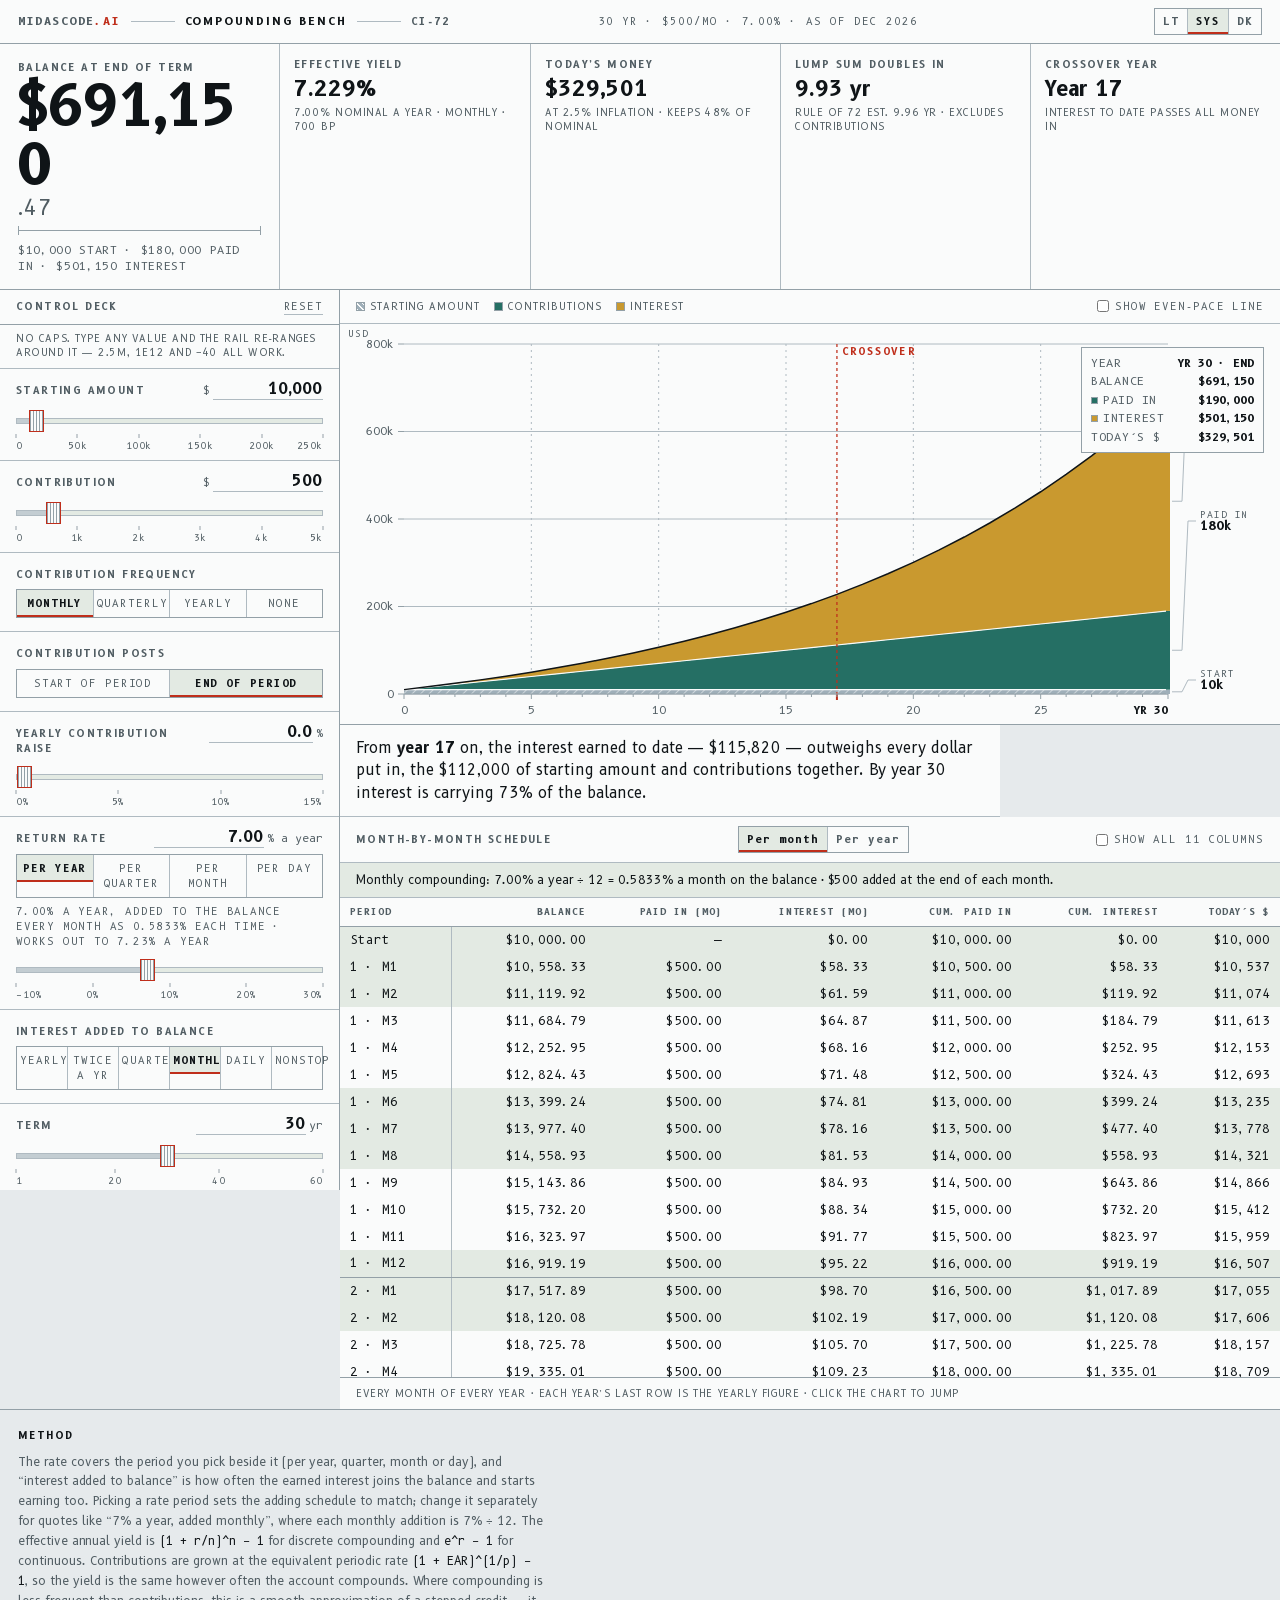
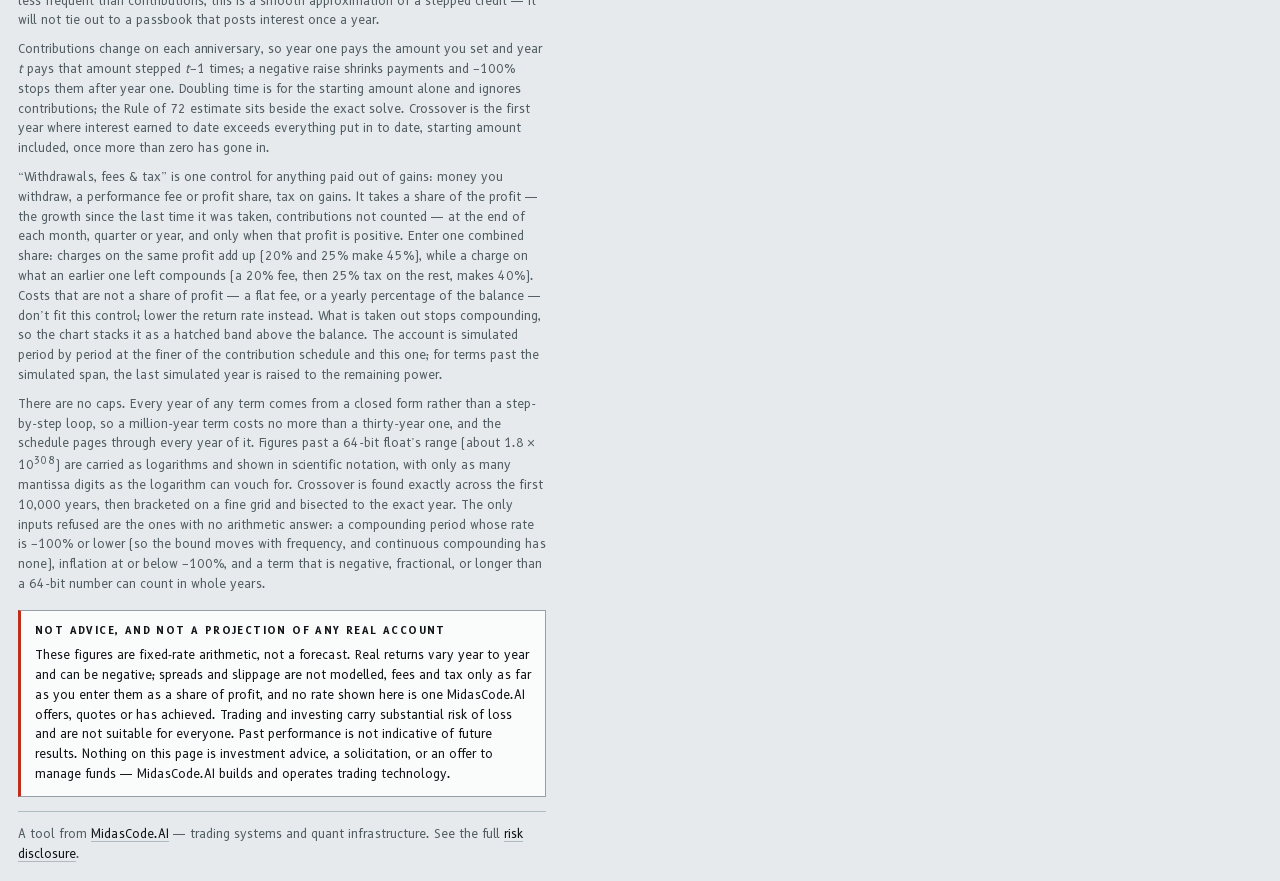
==== commit 0213570a: "Broaden the withdrawal control to cover fees and tax The control takes a share of each period's prof" ====
--- a/compounding-bench/index.html
+++ b/compounding-bench/index.html
@@ -5,15 +5,15 @@
     <meta charset="UTF-8">
     <meta name="viewport" content="width=device-width, initial-scale=1.0, viewport-fit=cover">
     <title>Compounding Bench — MidasCode.AI</title>
-    <meta name="description" content="A compound-interest bench: starting amount, contributions, raises, inflation and profit withdrawals, with a year-by-year schedule and no caps on any input.">
+    <meta name="description" content="A compound-interest bench: starting amount, contributions, raises and inflation, plus withdrawals, fees and tax taken from profit, with a year-by-year schedule and no caps on any input.">
     <link rel="canonical" href="https://midascode.ai/compounding-bench/">
     <meta property="og:type" content="website">
     <meta property="og:url" content="https://midascode.ai/compounding-bench/">
     <meta property="og:title" content="Compounding Bench — MidasCode.AI">
-    <meta property="og:description" content="A compound-interest bench: starting amount, contributions, raises, inflation and profit withdrawals, with a year-by-year schedule and no caps on any input.">
+    <meta property="og:description" content="A compound-interest bench: starting amount, contributions, raises and inflation, plus withdrawals, fees and tax taken from profit, with a year-by-year schedule and no caps on any input.">
     <meta name="twitter:card" content="summary">
     <meta name="twitter:title" content="Compounding Bench — MidasCode.AI">
-    <meta name="twitter:description" content="A compound-interest bench: starting amount, contributions, raises, inflation and profit withdrawals, with a year-by-year schedule and no caps on any input.">
+    <meta name="twitter:description" content="A compound-interest bench: starting amount, contributions, raises and inflation, plus withdrawals, fees and tax taken from profit, with a year-by-year schedule and no caps on any input.">
     <link rel="icon" type="image/svg+xml" href="/favicon.svg">
     <!-- B612 / B612 Mono self-hosted: no third-party request, no visitor IP sent off-site.
          SIL Open Font License 1.1 - see fonts/OFL.txt -->
@@ -345,11 +345,11 @@
     <h2>Method</h2>
     <p>The rate covers the period you pick beside it (per year, quarter, month or day), and &ldquo;interest added to balance&rdquo; is how often the earned interest joins the balance and starts earning too. Picking a rate period sets the adding schedule to match; change it separately for quotes like &ldquo;7% a year, added monthly&rdquo;, where each monthly addition is 7% &divide; 12. The effective annual yield is <code>(1 + r/n)^n &minus; 1</code> for discrete compounding and <code>e^r &minus; 1</code> for continuous. Contributions are grown at the equivalent periodic rate <code>(1 + EAR)^(1/p) &minus; 1</code>, so the yield is the same however often the account compounds. Where compounding is less frequent than contributions, this is a smooth approximation of a stepped credit &mdash; it will not tie out to a passbook that posts interest once a year.</p>
     <p>Contributions change on each anniversary, so year one pays the amount you set and year <i>t</i> pays that amount stepped <i>t</i>&minus;1 times; a negative raise shrinks payments and &minus;100% stops them after year one. Doubling time is for the starting amount alone and ignores contributions; the Rule of 72 estimate sits beside the exact solve. Crossover is the first year where interest earned to date exceeds everything put in to date, starting amount included, once more than zero has gone in.</p>
-    <p>Withdrawals take a share of the profit &mdash; the growth since the previous withdrawal, contributions not counted &mdash; at the end of each month, quarter or year, and only when that profit is positive. What comes out stops compounding, so the chart stacks it as a hatched band above the balance. The account is simulated period by period at the finer of the contribution and withdrawal schedules; for terms past the simulated span, the last simulated year is raised to the remaining power.</p>
+    <p>&ldquo;Withdrawals, fees &amp; tax&rdquo; is one control for anything paid out of gains: money you withdraw, a performance fee or profit share, tax on gains. It takes a share of the profit &mdash; the growth since the last time it was taken, contributions not counted &mdash; at the end of each month, quarter or year, and only when that profit is positive. Enter one combined share: charges on the same profit add up (20% and 25% make 45%), while a charge on what an earlier one left compounds (a 20% fee, then 25% tax on the rest, makes 40%). Costs that are not a share of profit &mdash; a flat fee, or a yearly percentage of the balance &mdash; don&rsquo;t fit this control; lower the return rate instead. What is taken out stops compounding, so the chart stacks it as a hatched band above the balance. The account is simulated period by period at the finer of the contribution schedule and this one; for terms past the simulated span, the last simulated year is raised to the remaining power.</p>
     <p>There are no caps. Every year of any term comes from a closed form rather than a step-by-step loop, so a million-year term costs no more than a thirty-year one, and the schedule pages through every year of it. Figures past a 64-bit float&rsquo;s range (about 1.8&thinsp;&times;&thinsp;10<sup>308</sup>) are carried as logarithms and shown in scientific notation, with only as many mantissa digits as the logarithm can vouch for. Crossover is found exactly across the first 10,000 years, then bracketed on a fine grid and bisected to the exact year. The only inputs refused are the ones with no arithmetic answer: a compounding period whose rate is &minus;100% or lower (so the bound moves with frequency, and continuous compounding has none), inflation at or below &minus;100%, and a term that is negative, fractional, or longer than a 64-bit number can count in whole years.</p>
     <div class="disclaimer">
       <h3>Not advice, and not a projection of any real account</h3>
-      <p>These figures are fixed&#8209;rate arithmetic, not a forecast. Real returns vary year to year and can be negative; taxes, fees, spreads and slippage are not modelled, and no rate shown here is one MidasCode.AI offers, quotes or has achieved. Trading and investing carry substantial risk of loss and are not suitable for everyone. Past performance is not indicative of future results. Nothing on this page is investment advice, a solicitation, or an offer to manage funds — MidasCode.AI builds and operates trading technology.</p>
+      <p>These figures are fixed&#8209;rate arithmetic, not a forecast. Real returns vary year to year and can be negative; spreads and slippage are not modelled, fees and tax only as far as you enter them as a share of profit, and no rate shown here is one MidasCode.AI offers, quotes or has achieved. Trading and investing carry substantial risk of loss and are not suitable for everyone. Past performance is not indicative of future results. Nothing on this page is investment advice, a solicitation, or an offer to manage funds — MidasCode.AI builds and operates trading technology.</p>
     </div>
     <p class="back">A tool from <a href="/">MidasCode.AI</a> — trading systems and quant infrastructure. See the full <a href="/#risk">risk disclosure</a>.</p>
   </div>
@@ -1177,14 +1177,14 @@
   {k:'years',label:'Term', post:'yr', min:1, max:60, step:1, intOnly:true, tf:function(v){return tickNum(Math.round(v))}},
   {k:'g',    label:'Yearly contribution raise', post:'%', min:0, max:15, step:.5, mul:100, dp:1, tf:tickPct, needsP:true},
   {k:'infl', label:'Inflation', post:'%', min:0, max:15, step:.1, mul:100, dp:1, tf:tickPct},
-  {k:'wd', label:'Share of profit withdrawn', post:'%', min:0, max:100, step:1, mul:100, dp:1, tf:tickPct, needsW:true}
+  {k:'wd', label:'Share of profit taken out', post:'%', min:0, max:100, step:1, mul:100, dp:1, tf:tickPct, needsW:true}
 ];
 CH.forEach(function(c){c.baseMin=c.min;c.baseMax=c.max;c.baseStep=c.step});
 var SEG=[
   {k:'p', label:'Contribution frequency', opts:[['12','Monthly'],['4','Quarterly'],['1','Yearly'],['0','None']]},
   {k:'n', label:'Interest added to balance', opts:[['1','Yearly'],['2','Twice a yr'],['4','Quarterly'],['12','Monthly'],['365','Daily'],['cont','Nonstop']]},
   {k:'timing', label:'Contribution posts', opts:[['begin','Start of period'],['end','End of period']]},
-  {k:'wdFreq', label:'Withdraw profit', opts:[['12','Monthly'],['4','Quarterly'],['1','Yearly'],['0','None']]},
+  {k:'wdFreq', label:'Withdrawals, fees &amp; tax', hint:'Anything paid out of profit — enter one combined share', opts:[['12','Monthly'],['4','Quarterly'],['1','Yearly'],['0','None']]},
   {k:'rateUnit', label:'Rate is per', opts:[['1','Per year'],['4','Per quarter'],['12','Per month'],['365','Per day']]}
 ];
 var LAYOUT=['P0','pmt','seg:p','seg:timing','g','rate','seg:n','years','infl','seg:wdFreq','wd'];
@@ -1255,7 +1255,7 @@
     if(g.k==='rateUnit') return;
     parts['seg:'+g.k]='<div class="seg-wrap"><span class="cap">'+g.label+'</span><div class="seg" role="radiogroup" aria-label="'+g.label+'">'+
       g.opts.map(function(o){return '<label class="opt"><input type="radio" name="seg-'+g.k+'" value="'+o[0]+'"><span>'+o[1]+'</span></label>'}).join('')+
-      '</div></div>';
+      '</div>'+(g.hint?'<div class="ch-eff">'+g.hint+'</div>':'')+'</div>';
   });
   $('#channels').innerHTML=LAYOUT.map(function(k){return parts[k]}).join('');
 
@@ -1340,7 +1340,7 @@
     yearsText(S.years)+' YR',
     S.p?(moneyQ(E.q(S.pmt))+freq):'NO CONTRIB',
     pct(S.rate,2)+RU_ABBR[rateUnit()],
-    (S.wdFreq&&S.wd)?('WD '+pct(S.wd,0)+{12:'/MO',4:'/QTR',1:'/YR'}[S.wdFreq]):'',
+    (S.wdFreq&&S.wd)?('OUT '+pct(S.wd,0)+{12:'/MO',4:'/QTR',1:'/YR'}[S.wdFreq]):'',
     'AS OF '+new Intl.DateTimeFormat('en-US',{month:'short',year:'numeric'}).format(new Date()).toUpperCase()
   ].filter(Boolean).join(' · ');
 }
@@ -1368,17 +1368,17 @@
     if(cents===100){whole+=1;cents=0}
     setHeadline((b.s<0&&(whole||cents)?'−':'')+'$'+NUM0.format(whole),'.'+String(cents).padStart(2,'0'));
   }
-  $('#hl-sub').textContent=moneyQ(R.P0)+' start · '+moneyQ(end.paid)+' paid in · '+moneyQ(end.interest)+' interest'+(R.sc.wd?' · '+moneyQ(end.wdCum)+' withdrawn':'');
+  $('#hl-sub').textContent=moneyQ(R.P0)+' start · '+moneyQ(end.paid)+' paid in · '+moneyQ(end.interest)+' interest'+(R.sc.wd?' · '+moneyQ(end.wdCum)+' taken out':'');
 
   var nName=N_NAME[S.n], bp=rateA()*1e4;
   var earNet=R.sc.wd?E.earNet(R.sc):R.ear;
-  setGauge('apy',pctQ(R.ear,3),(rateUnit()!==1?pct(S.rate,2)+' a '+RU_WORD[rateUnit()]+' = ':'')+pct(rateA(),2)+' nominal a year · '+nName+' · '+(R.sc.wd?('net '+pctQ(earNet,2)+' after withdrawals'):((Math.abs(bp)<1e6?NUM0.format(Math.round(bp)):compactNum(bp))+' bp')));
+  setGauge('apy',pctQ(R.ear,3),(rateUnit()!==1?pct(S.rate,2)+' a '+RU_WORD[rateUnit()]+' = ':'')+pct(rateA(),2)+' nominal a year · '+nName+' · '+(R.sc.wd?('net '+pctQ(earNet,2)+' after what’s taken out'):((Math.abs(bp)<1e6?NUM0.format(Math.round(bp)):compactNum(bp))+' bp')));
   var keep=end.bal.s!==0?E.qdiv(end.real,end.bal):null;
   setGauge('real',moneyQ(end.real), S.infl!==0?('at '+pct(S.infl,1)+' inflation'+(keep?' · keeps '+pctQ(keep,0)+' of nominal':'')):'no inflation applied');
   if(R.dbl!==null){
     var lnR72=Math.log(72)-(earNet.l+Math.log(100));
-    setGauge('dbl',durationText(R.dbl),(R.sc.wd?'after withdrawals · ':'')+'rule of 72 est. '+(lnR72>-690?durationText(Math.exp(lnR72)):sciL(lnR72)+' yr')+' · excludes contributions');
-  } else setGauge('dbl','—',R.sc.wd?'no growth left after withdrawals':'no growth at this rate',true);
+    setGauge('dbl',durationText(R.dbl),(R.sc.wd?'after what’s taken out · ':'')+'rule of 72 est. '+(lnR72>-690?durationText(Math.exp(lnR72)):sciL(lnR72)+' yr')+' · excludes contributions');
+  } else setGauge('dbl','—',R.sc.wd?'no growth left after what’s taken out':'no growth at this rate',true);
   if(R.cross!==null) setGauge('cross','Year '+yearsText(R.cross),'interest to date passes all money in');
   else setGauge('cross','—','not reached in '+yearsText(R.t)+'-year term',true);
   var eff=document.getElementById('eff-note');
@@ -1412,10 +1412,10 @@
   if(R.sc.wd&&R.t>0){
     var fq={12:'monthly',4:'quarterly',1:'yearly'}[S.wdFreq], unit={12:'month',4:'quarter',1:'year'}[S.wdFreq];
     var each=E.qdiv(end.wdYr,E.q(S.wdFreq));
-    txt+=' Withdrawing '+pct(S.wd,0)+' of the profit '+fq+' takes out <b>'+moneyQ(end.wdCum)+'</b> over '+T+' years — '+
+    txt+=' Taking '+pct(S.wd,0)+' of the profit out '+fq+' — as withdrawals, fees or tax — removes <b>'+moneyQ(end.wdCum)+'</b> over '+T+' years: '+
       moneyQ(end.wdYr)+' in the final year, about '+moneyQ(each)+' a '+unit+'.';
     var wi=E.wdInfo(R.sc);
-    if(wi.extrapolated) txt+=' Past year '+yearsText(wi.Ysim)+' the withdrawal pattern of the last simulated year is carried forward.';
+    if(wi.extrapolated) txt+=' Past year '+yearsText(wi.Ysim)+' the last simulated year’s pattern is carried forward.';
   }
   if(end.beyond) txt+=' <b>Some figures pass even a logarithm’s range (beyond 10^(1.8e308))</b>, so they show as ∞.';
   $('#narrate').innerHTML=txt;
@@ -1441,7 +1441,7 @@
 function paintLegend(){
   $('#legend').innerHTML=BANDS.map(function(b,i){
     return '<span class="lg"><i style="background:var('+b.css+')'+(i===0?';background-image:repeating-linear-gradient(45deg,var(--surface) 0 1px,transparent 1px 4px)':'')+'"></i>'+b.name+'</span>';
-  }).join('')+((R&&!R.errors&&R.sc.wd)?'<span class="lg"><i style="background:var(--surface);background-image:repeating-linear-gradient(-45deg,var(--band-interest) 0 2px,transparent 2px 5px)"></i>Withdrawn</span>':'');
+  }).join('')+((R&&!R.errors&&R.sc.wd)?'<span class="lg"><i style="background:var(--surface);background-image:repeating-linear-gradient(-45deg,var(--band-interest) 0 2px,transparent 2px 5px)"></i>Taken out</span>':'');
 }
 var MONO="font-family:'B612 Mono',Menlo,monospace";
 
@@ -1559,7 +1559,7 @@
       {q:R.end.paid, a:P0p, b:mIn, css:'--band-contrib', lab:'PAID IN'},
       {q:R.end.interest, a:mIn, b:endB, css:lossy?'--loss':'--band-interest', lab:'INTEREST'}
     ];
-    if(wd) segs.push({q:R.end.wdCum, a:endB, b:pv(R.end.total), css:'--band-interest', lab:'WITHDRAWN'});
+    if(wd) segs.push({q:R.end.wdCum, a:endB, b:pv(R.end.total), css:'--band-interest', lab:'TAKEN OUT'});
     var nS=segs.length, slots=segs.map(function(_,i){return PAD.t+ph-14-(ph-32)*i/(nS-1)});
     segs.forEach(function(sg,i){
       var y1=Y(clampV(sg.a)), y2=Y(clampV(sg.b)), ym=(y1+y2)/2, ysl=slots[i], label=compactQ(sg.q);
@@ -1600,7 +1600,7 @@
     ['Interest',moneyQ(r.interest),'--band-interest'],
     ['Today’s $',moneyQ(r.real)]
   ];
-  if(R.sc.wd) lines.splice(4,0,['Withdrawn',moneyQ(r.wdCum),'--band-interest']);
+  if(R.sc.wd) lines.splice(4,0,['Taken out',moneyQ(r.wdCum),'--band-interest']);
   el.innerHTML=lines.map(function(l){
     return '<dt>'+(l[2]?'<span class="chip" style="background:var('+l[2]+')"></span>':'')+l[0]+'</dt><dd>'+l[1]+'</dd>';
   }).join('');
@@ -1612,10 +1612,10 @@
   {h:'Balance',f:function(r){return moneyQ(r.bal,true)}},
   {h:'Paid in ({u})',f:function(r){return r.paidYr.s===0?'—':moneyQ(r.paidYr,true)}},
   {h:'Interest ({u})',f:function(r){return moneyQ(r.intYr,true)}},
-  {h:'Withdrawn ({u})',f:function(r){return moneyQ(r.wdYr,true)},wdOnly:true},
+  {h:'Taken out ({u})',f:function(r){return moneyQ(r.wdYr,true)},wdOnly:true},
   {h:'Cum. paid in',f:function(r){return moneyQ(r.moneyIn,true)}},
   {h:'Cum. interest',f:function(r){return moneyQ(r.interest,true)}},
-  {h:'Cum. withdrawn',f:function(r){return moneyQ(r.wdCum,true)},wdOnly:true,extra:true},
+  {h:'Cum. taken out',f:function(r){return moneyQ(r.wdCum,true)},wdOnly:true,extra:true},
   {h:'Today’s $',f:function(r){return moneyQ(r.real)}},
   {h:'Opening bal.',f:function(r){return moneyQ(r.balPrev,true)},extra:true},
   {h:'Per payment',f:function(r){return (r.y===0||!S.p)?'—':moneyQ(r.per)},extra:true},
@@ -1639,7 +1639,7 @@
   else if(S.n===rpy) t=comp+': '+(ru===1?'':rq+' = ')+pct(rA,2)+' a year ÷ '+S.n+' = '+pct(rA/S.n,4)+' a '+unit+' on the balance';
   else t=comp+' at '+rq+' grows the balance '+pctQ(E.q(Math.expm1(R.sc.lnA/rpy)),4)+' a '+unit;
   if(R.sc.contrib) t+=' · '+moneyQ(E.q(S.pmt))+' added at the '+(S.timing==='begin'?'start':'end')+' of each '+every[S.p]+(S.g?' (raised '+pct(S.g,1)+' each year)':'');
-  if(R.sc.wd) t+=' · '+pct(S.wd,0)+' of each '+every[S.wdFreq]+'’s growth withdrawn when it’s positive';
+  if(R.sc.wd) t+=' · '+pct(S.wd,0)+' of each '+every[S.wdFreq]+'’s growth taken out when it’s positive';
   var fine=Math.max(R.sc.contrib?S.p:0,R.sc.wd?S.wdFreq:0);
   if(S.n!=='cont'&&fine>S.n) t+=' · between compounding dates money grows at the equivalent '+pctQ(E.q(Math.expm1(R.sc.lnA/fine)),4)+' a '+every[fine];
   return t+'.';
